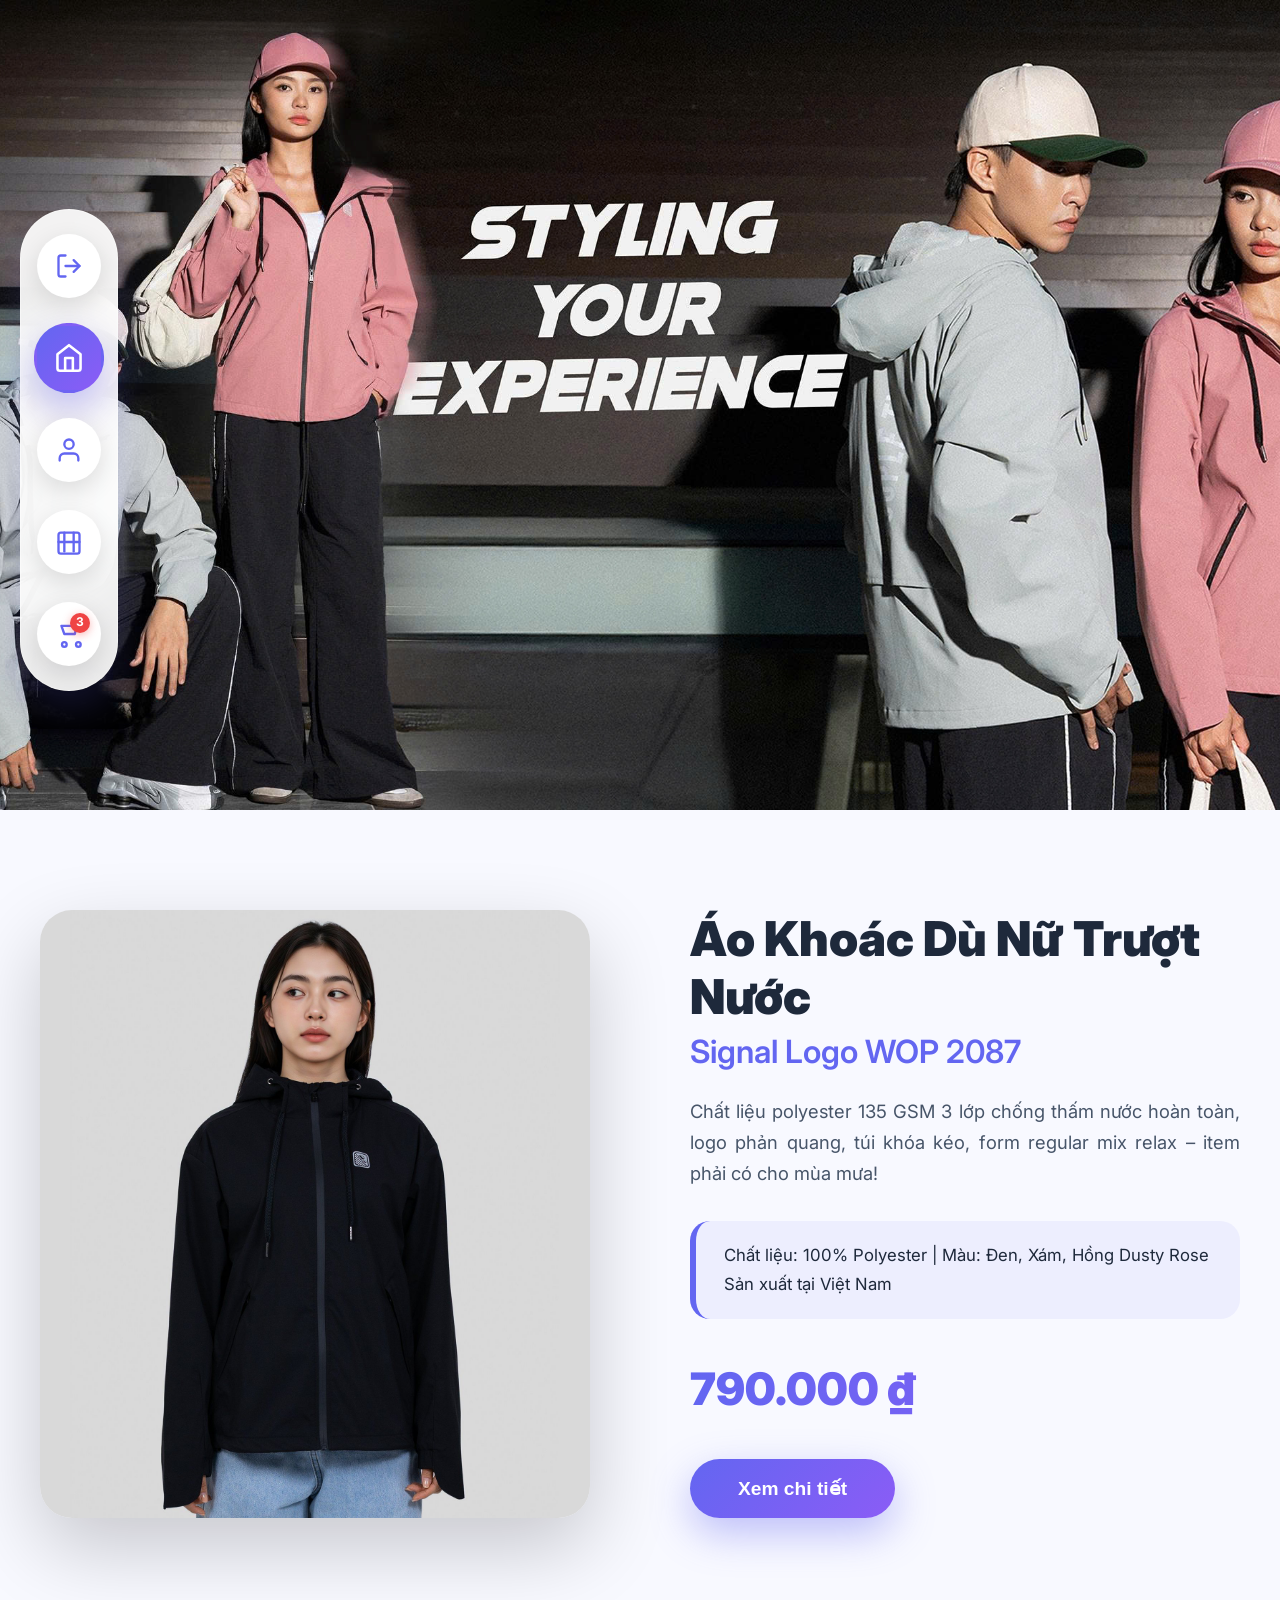
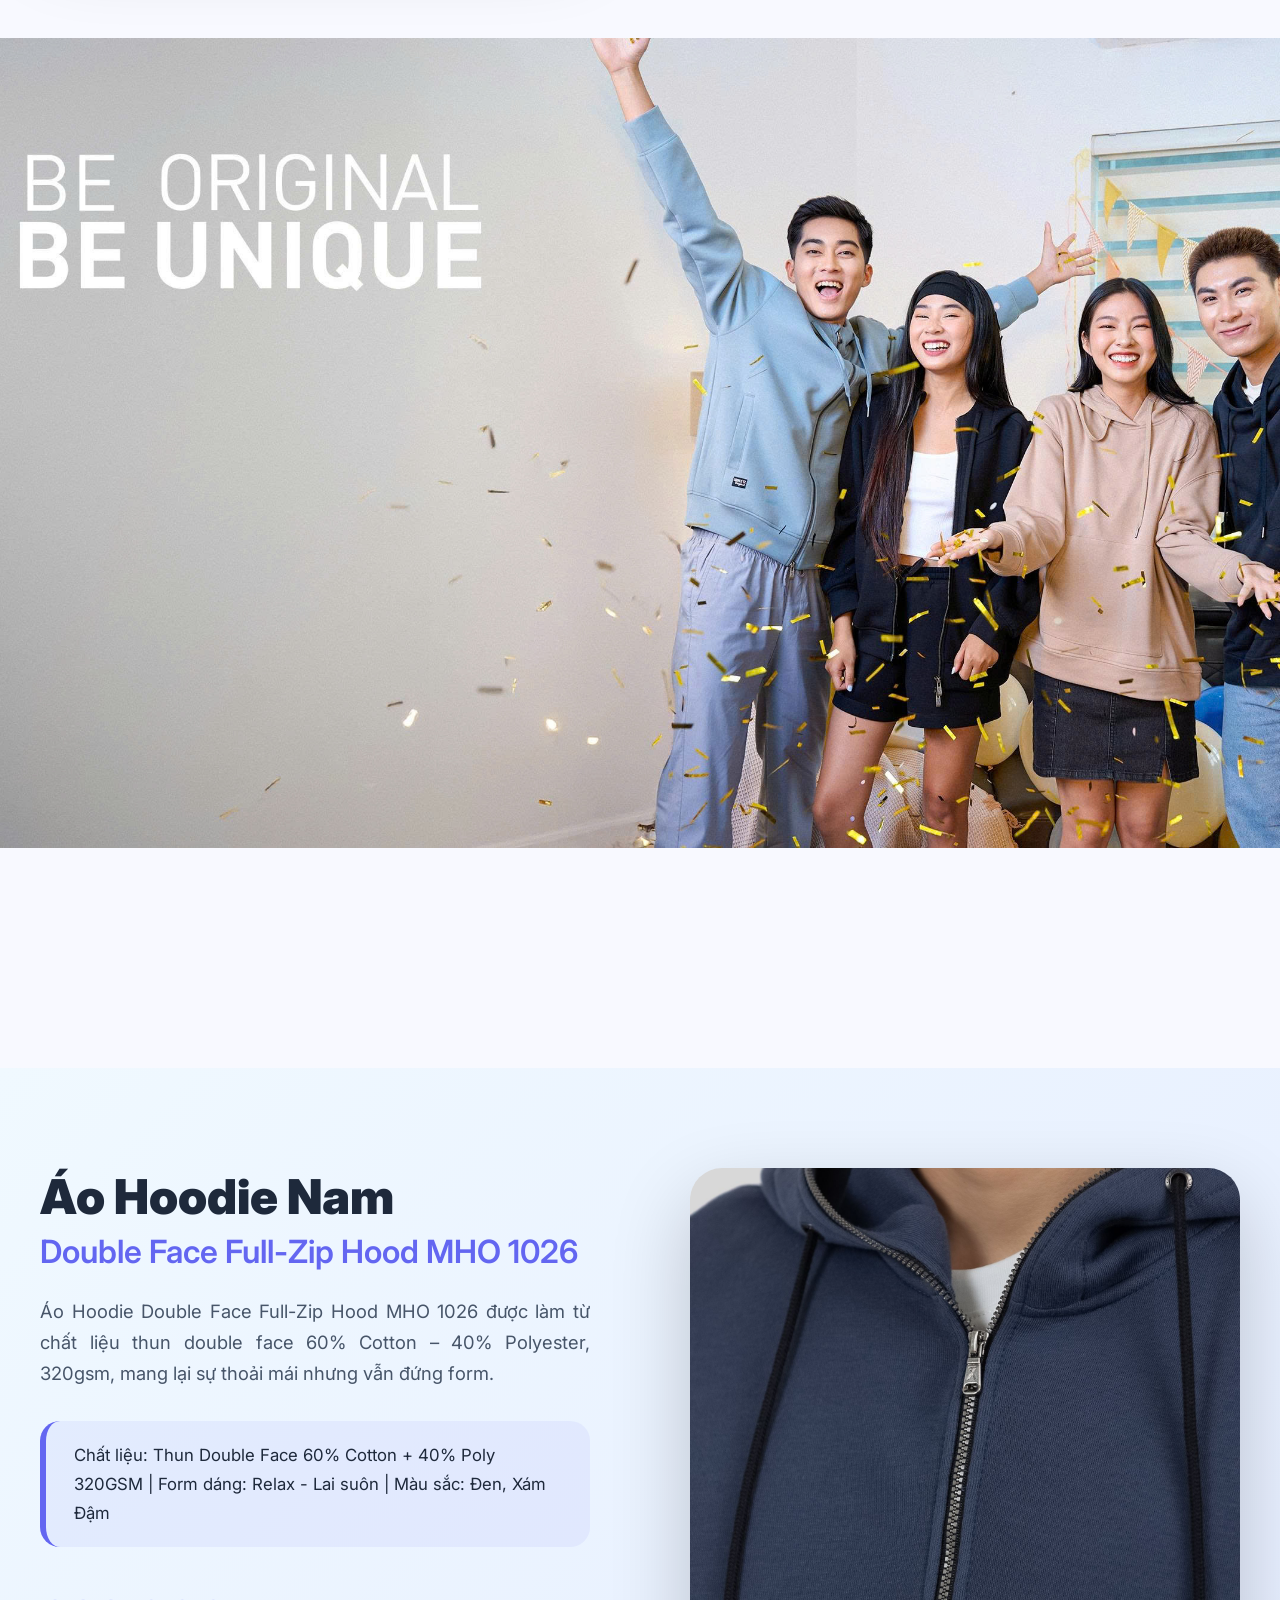
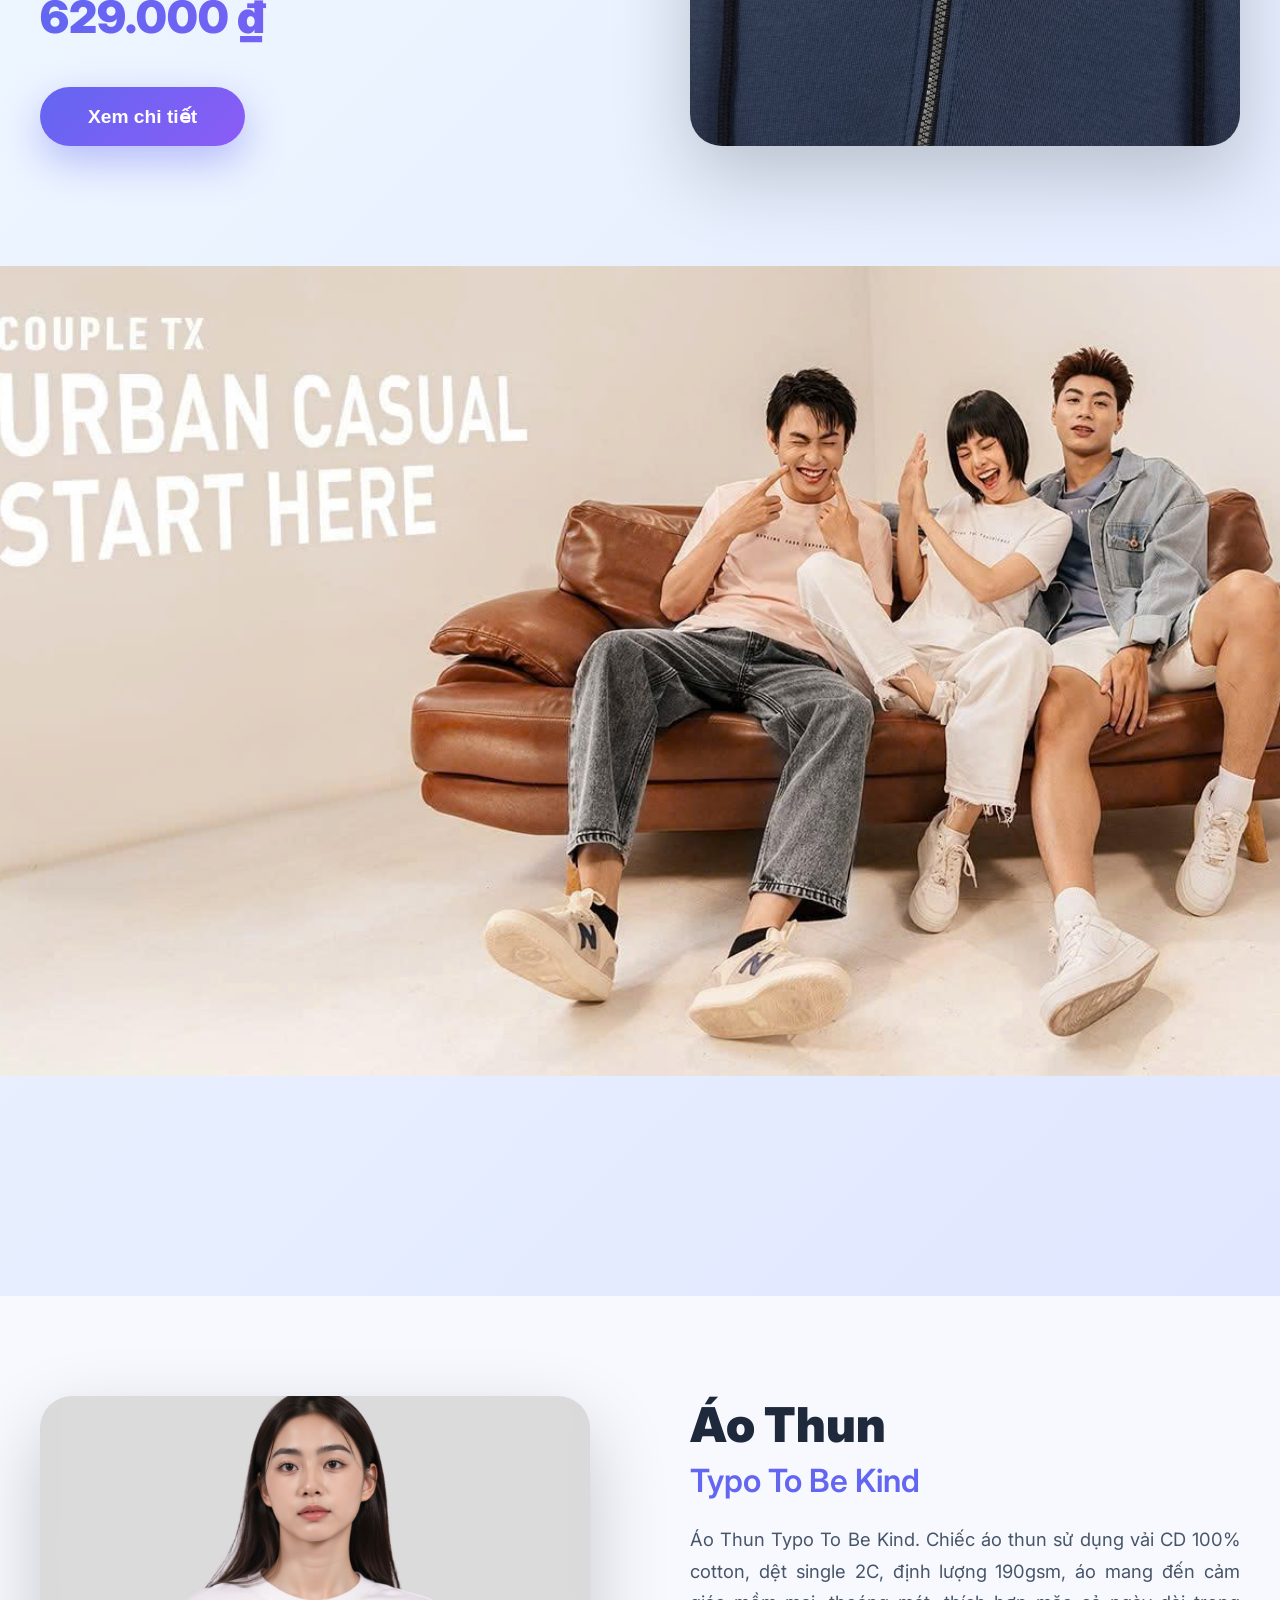
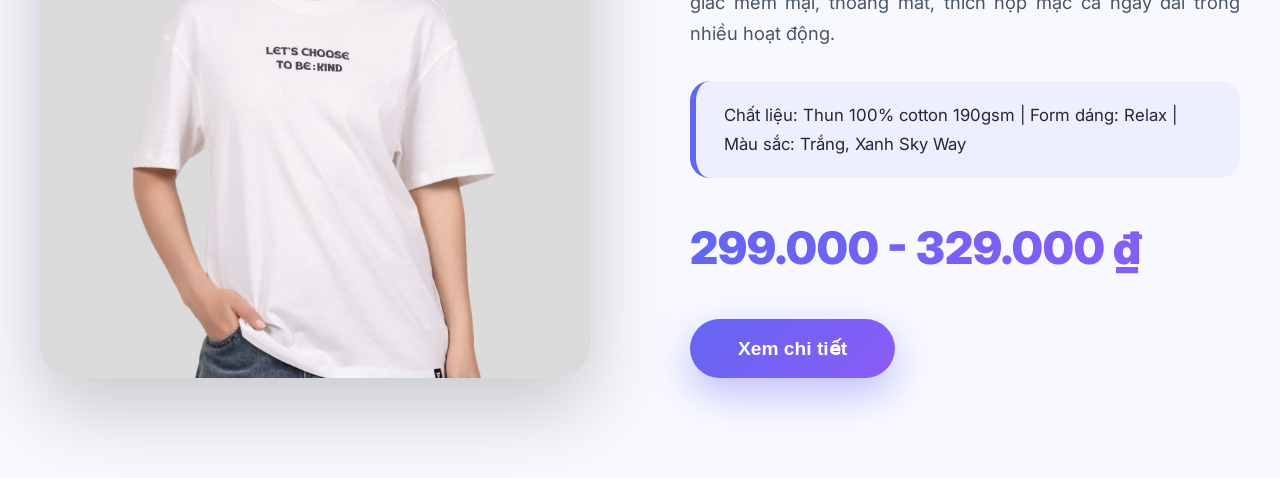
==== wwwroot/index.html @ 86ca8a5d "upd feat thanh menu cho customer" ====
<!DOCTYPE html>
<html lang="vi">
<head>
  <meta charset="UTF-8" />
  <meta name="viewport" content="width=device-width, initial-scale=1.0"/>
  <title>Shop Thời Trang Cao Cấp</title>
  <link href="https://fonts.googleapis.com/css2?family=Inter:wght@400;500;600;700;800;900&display=swap" rel="stylesheet">
  <link rel="stylesheet" href="./css/index.css" />
</head>
<body>

  <!-- Banner chính đầu trang -->
  <section class="hero-full">
    <img src="./Img/banner1.jpg" alt="Banner chính">
  </section>

  <!-- Sản phẩm 1 + Banner nhỏ xen kẽ -->
  <section class="highlight-section">
    <div class="product-highlight alt">
      <div class="product-image slider">
        <img src="./Img/AKNu1.jpg" alt="Ảnh 1" class="slide active">
        <img src="./Img/AKNu2.jpg" alt="Ảnh 2" class="slide">
        <img src="./Img/AKNu3.jpg" alt="Ảnh 3" class="slide">
      </div>
      <div class="product-info">
        <h2>Áo Khoác Dù Nữ Trượt Nước<br><span>Signal Logo WOP 2087</span></h2>
        <p class="desc">Chất liệu polyester 135 GSM 3 lớp chống thấm nước hoàn toàn, logo phản quang, túi khóa kéo, form regular mix relax – item phải có cho mùa mưa!</p>
        <div class="specs">
          <p>Chất liệu: 100% Polyester | Màu: Đen, Xám, Hồng Dusty Rose</p>
          <p>Sản xuất tại Việt Nam</p>
        </div>
        <div class="price">790.000 ₫</div>
        <button class="btn-view">Xem chi tiết</button>
      </div>
    </div>

    <!-- Banner xen kẽ 1 -->
    <div class="interlude-banner">
      <img src="./Img/banner2.jpg" alt="Banner khuyến mãi 1">
    </div>
  </section>

  <!-- Sản phẩm 2 (ngược chiều) -->
  <section class="highlight-section reverse-bg">
    <div class="product-highlight reverse">
      <div class="product-image slider">
        <img src="./Img/HoodieNam1.jpg" alt="Ảnh 1" class="slide active">
        <img src="./Img/HoodieNam2.jpg" alt="Ảnh 2" class="slide">
        <!-- <img src="https://via.placeholder.com/700x1000/4c1d95/ffffff?text=Ảnh+3+Oversize+Tee" alt="Ảnh 3" class="slide"> -->
      </div>
      <div class="product-info">
        <h2>Áo Hoodie Nam<br><span>Double Face Full-Zip Hood MHO 1026</span></h2>
        <p class="desc">Áo Hoodie Double Face Full-Zip Hood MHO 1026 được làm từ chất liệu thun double face 60% Cotton – 40% Polyester, 320gsm, mang lại sự thoải mái nhưng vẫn đứng form.</p>
        <div class="specs">
          <p>Chất liệu: Thun Double Face 60% Cotton + 40% Poly 320GSM | Form dáng: Relax - Lai suôn | Màu sắc: Đen, Xám Đậm</p>
        </div>
        <div class="price">629.000 ₫</div>
        <button class="btn-view">Xem chi tiết</button>
      </div>
    </div>

    <!-- Banner xen kẽ 2 -->
    <div class="interlude-banner">
      <img src="./Img/banner3.jpg" alt="Banner khuyến mãi 2">
    </div>
  </section>

  <!-- Sản phẩm 3 -->
  <section class="highlight-section">
    <div class="product-highlight alt">
      <div class="product-image slider">
        <img src="./Img/AoThun1.jpg" alt="Ảnh 1" class="slide active">
        <img src="./Img/AoThun2.jpg" alt="Ảnh 2" class="slide">
        <!-- <img src="https://via.placeholder.com/700x1000/0e7490/ffffff?text=Ảnh+3+Jogger+Pro" alt="Ảnh 3" class="slide"> -->
      </div>
      <div class="product-info">
        <h2>Áo Thun<br><span>Typo To Be Kind</span></h2>
        <p class="desc">Áo Thun Typo To Be Kind. Chiếc áo thun sử dụng vải CD 100% cotton, dệt single 2C, định lượng 190gsm, áo mang đến cảm giác mềm mại, thoáng mát, thích hợp mặc cả ngày dài trong nhiều hoạt động.</p>
        <div class="specs">
          <p>Chất liệu: Thun 100% cotton 190gsm | Form dáng: Relax | Màu sắc: Trắng, Xanh Sky Way</p>
        </div>
        <div class="price">299.000 - 329.000 ₫</div>
        <button class="btn-view">Xem chi tiết</button>
      </div>
    </div>
  </section>

  <script>
    // Tự động trượt ảnh mỗi 1 giây khi hover (hoặc luôn chạy)
    document.querySelectorAll('.slider').forEach(slider => {
      const slides = slider.querySelectorAll('.slide');
      let current = 0;

      const startSlide = () => {
        setInterval(() => {
          slides[current].classList.remove('active');
          current = (current + 1) % slides.length;
          slides[current].classList.add('active');
        }, 1000); // 1 giây đổi 1 ảnh
      };

      // Bắt đầu trượt khi hover vào
      slider.parentElement.addEventListener('mouseenter', () => {
        if (!slider.interval) {
          slider.interval = setInterval(() => {
            slides[current].classList.remove('active');
            current = (current + 1) % slides.length;
            slides[current].classList.add('active');
          }, 1000);
        }
      });

      // Dừng và quay về ảnh đầu khi rời chuột
      slider.parentElement.addEventListener('mouseleave', () => {
        clearInterval(slider.interval);
        slider.interval = null;
        slides.forEach((s, i) => s.classList.toggle('active', i === 0));
        current = 0;
      });
    });
  </script>
 <!-- Thanh menu dọc bên trái 5 nút -->
<div class="floating-sidebar">
  <!-- 1. Đăng xuất -->
  <a href="LogReg.html" class="sidebar-btn" data-tooltip="Đăng xuất">
    <svg viewBox="0 0 24 24" fill="none" stroke="currentColor" stroke-width="2" stroke-linecap="round" stroke-linejoin="round">
      <path d="M9 21H5a2 2 0 0 1-2-2V5a2 2 0 0 1 2-2h4"/>
      <polyline points="16 17 21 12 16 7"/>
      <line x1="21" y1="12" x2="9" y2="12"/>
    </svg>
  </a>

  <!-- 2. Trang chủ -->
  <a href="index.html" class="sidebar-btn" data-tooltip="Trang chủ">
    <svg viewBox="0 0 24 24" fill="none" stroke="currentColor" stroke-width="2" stroke-linecap="round" stroke-linejoin="round">
      <path d="M3 9l9-7 9 7v11a2 2 0 0 1-2 2H5a2 2 0 0 1-2-2z"/>
      <polyline points="9 22 9 12 15 12 15 22"/>
    </svg>
  </a>

  <!-- 3. Tài khoản -->
  <a href="Information.html" class="sidebar-btn" data-tooltip="Tài khoản">
    <svg viewBox="0 0 24 24" fill="none" stroke="currentColor" stroke-width="2" stroke-linecap="round" stroke-linejoin="round">
      <path d="M20 21v-2a4 4 0 0 0-4-4H8a4 4 0 0 0-4 4v2"/>
      <circle cx="12" cy="7" r="4"/>
    </svg>
  </a>

  <!-- 4. Sản phẩm -->
  <a href="Product.html" class="sidebar-btn" data-tooltip="Sản phẩm">
    <svg viewBox="0 0 24 24" fill="none" stroke="currentColor" stroke-width="2" stroke-linecap="round" stroke-linejoin="round">
      <rect x="3" y="4" width="18" height="18" rx="2" ry="2"/>
      <line x1="8" y1="4" x2="8" y2="20"/>
      <line x1="16" y1="4" x2="16" y2="20"/>
      <line x1="3" y1="12" x2="21" y2="12"/>
    </svg>
  </a>

  <!-- 5. Giỏ hàng + Badge số lượng (tùy chọn thêm sau) -->
  <a href="Cart.html" class="sidebar-btn" data-tooltip="Giỏ hàng">
    <svg viewBox="0 0 24 24" fill="none" stroke="currentColor" stroke-width="2" stroke-linecap="round" stroke-linejoin="round">
      <circle cx="8" cy="21" r="2"/>
      <circle cx="20" cy="21" r="2"/>
      <path d="M5.5 5h13l-1.5 7H8l-2.5-7z"/>
    </svg>
    <!-- Badge số lượng (sẽ thêm JS sau nếu cần) -->
    <span class="cart-badge">3</span>
  </a>
</div>

<!-- JS cho menu bên trái -->
<script>
  document.addEventListener("DOMContentLoaded", function () {
    const currentPage = window.location.pathname.split("/").pop() || "index.html";

    document.querySelectorAll('.floating-sidebar a').forEach(link => {
      const href = link.getAttribute("href");
      if (href === currentPage || (currentPage === "" && href === "index.html")) {
        link.classList.add("active");
      }
    });
  });
</script>
</body>
</html>
---- wwwroot/css/index.css ----
* { margin:0; padding:0; box-sizing:border-box; }
body {
  font-family: 'Inter', sans-serif;
  background: #f8f9ff;
  color: #1e293b;
  line-height: 1.7;
}

/* Banner chính */
.hero-full {
  height: 90vh;
  min-height: 600px;
  overflow: hidden;
}
.hero-full img {
  width: 100%;
  height: 100%;
  object-fit: cover;
}

/* Section xen kẽ */
.highlight-section {
  padding: 100px 0;
}
.reverse-bg { background: linear-gradient(135deg, #f0f9ff 0%, #e0e7ff 100%); }

/* Banner nhỏ xen kẽ */
.interlude-banner {
  height: 90vh;           
  min-height: 600px;      
  margin: 120px 0;        
  overflow: hidden;
  position: relative;
}
.interlude-banner img {
  width: 100%;
  height: 100%;
  object-fit: cover;
  transition: transform 0.6s ease;
}
.interlude-banner:hover img {
  transform: scale(1.05); /* Hiệu ứng zoom nhẹ khi hover (tùy chọn, rất đẹp) */
}

/* Slider ảnh sản phẩm */
.slider {
  position: relative;
  border-radius: 32px;
  overflow: hidden;
  box-shadow: 0 30px 80px rgba(0,0,0,0.2);
}
.slider img {
  position: absolute;
  top: 0; left: 0;
  width: 100%;
  height: 100%;
  object-fit: cover;
  opacity: 0;
  transition: opacity 0.8s ease;
}
.slider img.active {
  opacity: 1;
}

/* Sản phẩm nổi bật */
.product-highlight {
  display: grid;
  grid-template-columns: 1fr 1fr;
  gap: 100px;
  align-items: center;
  max-width: 1400px;
  margin: 0 auto;
  padding: 0 40px;
}
.product-highlight.reverse { direction: rtl; }
.product-highlight.reverse > * { direction: ltr; }

.product-info h2 {
  font-size: 3rem;
  font-weight: 900;
  line-height: 1.2;
  margin-bottom: 16px;
}
.product-info h2 span {
  font-size: 2rem;
  color: #6366f1;
  font-weight: 600;
  display: block;
  margin-top: 8px;
}
.desc {
  font-size: 1.15rem;
  color: #475569;
  margin: 24px 0 32px;
  text-align: justify;
}
.specs {
  background: rgba(99,102,241,0.08);
  padding: 20px 28px;
  border-radius: 20px;
  border-left: 6px solid #6366f1;
  margin-bottom: 32px;
  font-size: 1.05rem;
}
.price {
  font-size: 2.8rem;
  font-weight: 900;
  background: linear-gradient(90deg, #6366f1, #8b5cf6);
  -webkit-background-clip: text;
  -webkit-text-fill-color: transparent;
  margin-bottom: 32px;
}
.btn-view {
  padding: 18px 48px; /* ĐÃ SỬA LỖI Ở ĐÂY */
  background: linear-gradient(135deg, #6366f1, #8b5cf6);
  color: white;
  border: none;
  border-radius: 50px;
  font-size: 1.2rem;
  font-weight: 700;
  cursor: pointer;
  box-shadow: 0 15px 40px rgba(99,102,241,0.4);
  transition: all 0.4s;
}
.btn-view:hover {
  transform: translateY(-6px);
  box-shadow: 0 25px 50px rgba(99,102,241,0.5);
}

/* Slider ảnh sản phẩm */
.product-image.slider {
  position: relative;
  width: 100%;
  height: 100%;
  border-radius: 32px;
  overflow: hidden;
  box-shadow: 0 30px 80px rgba(0,0,0,0.2);
}

.product-image.slider img {
  position: absolute;
  top: 0;
  left: 0;
  width: 100%;
  height: 100%;
  object-fit: cover;
  opacity: 0;
  transition: opacity 0.8s ease;
}

.product-image.slider img.active {
  opacity: 1;
}

/* Đảm bảo ảnh đầu tiên luôn hiện khi load trang */
.product-image.slider img:first-child {
  opacity: 1;
}

/* Thanh menu trang bên trái gồm 5 nút */
.floating-sidebar {
  position: fixed;
  left: 20px;
  top: 50%;
  transform: translateY(-50%);
  background: rgba(255, 255, 255, 0.92);
  backdrop-filter: blur(20px);
  -webkit-backdrop-filter: blur(20px);
  padding: 24px 16px;
  border-radius: 50px;
  box-shadow: 0 20px 40px rgba(99,102,241,0.18);
  border: 1px solid rgba(255,255,255,0.4);
  z-index: 9999;
  display: flex;
  flex-direction: column;
  gap: 28px;
  transition: all 0.4s ease;
}

.floating-sidebar::before {
  content: '';
  position: absolute;
  inset: 12px;
  background: linear-gradient(135deg, #6366f1, #8b5cf6, #ec4899);
  border-radius: 40px;
  z-index: -1;
  opacity: 0;
  transition: opacity 0.4s;
}

.floating-sidebar:hover::before {
  opacity: 0.15;
}

.sidebar-btn {
  width: 64px;
  height: 64px;
  border-radius: 50%;
  background: white;
  display: flex;
  align-items: center;
  justify-content: center;
  box-shadow: 0 8px 25px rgba(0,0,0,0.12);
  transition: all 0.4s cubic-bezier(0.175, 0.885, 0.32, 1.275);
  position: relative;
  border: 3px solid transparent;
}

.sidebar-btn svg {
  width: 28px;
  height: 28px;
  fill: none;
  stroke: #6366f1;
  stroke-width: 2;
  stroke-linecap: round;
  stroke-linejoin: round;
  transition: all 0.3s;
}

.sidebar-btn:hover {
  transform: translateY(-8px) scale(1.15);
  box-shadow: 0 20px 40px rgba(99,102,241,0.3);
  border-color: #6366f1;
}

.sidebar-btn:hover svg {
  stroke: #4f46e5;
  transform: scale(1.1);
}

.sidebar-btn.active {
  background: linear-gradient(135deg, #6366f1, #8b5cf6);
  transform: scale(1.1);
  box-shadow: 0 15px 35px rgba(99,102,241,0.4);
}

.sidebar-btn.active svg {
  stroke: white;
}

/* Tooltip */
.sidebar-btn::before {
  content: attr(data-tooltip);
  position: absolute;
  left: 80px;
  top: 50%;
  transform: translateY(-50%);
  background: #1e293b;
  color: white;
  padding: 8px 14px;
  border-radius: 12px;
  font-size: 14px;
  font-weight: 600;
  white-space: nowrap;
  opacity: 0;
  visibility: hidden;
  transition: all 0.3s;
  pointer-events: none;
  z-index: 10;
}

.sidebar-btn::after {
  content: '';
  position: absolute;
  left: 70px;
  top: 50%;
  transform: translateY(-50%);
  border: 8px solid transparent;
  border-right-color: #1e293b;
  opacity: 0;
  transition: all 0.3s;
}

.sidebar-btn:hover::before,
.sidebar-btn:hover::after {
  opacity: 1;
  visibility: visible;
  left: 76px;
}

.cart-badge {
  position: absolute;
  top: 8px;
  right: 8px;
  background: #ef4444;
  color: white;
  font-size: 12px;
  font-weight: 700;
  width: 20px;
  height: 20px;
  border-radius: 50%;
  display: flex;
  align-items: center;
  justify-content: center;
  box-shadow: 0 2px 8px rgba(239,68,68,0.4);
  z-index: 10;
  pointer-events: none;
}

/* Khi đang ở trang hiện tại thì thêm class active */
.sidebar-btn.active .cart-badge {
  background: white;
  color: #6366f1;
}

/* Responsive */
@media (max-width: 992px) {
  .product-highlight { grid-template-columns: 1fr; gap: 50px; padding: 0 20px; }
  .hero-full, .interlude-banner { height: 50vh; }
}
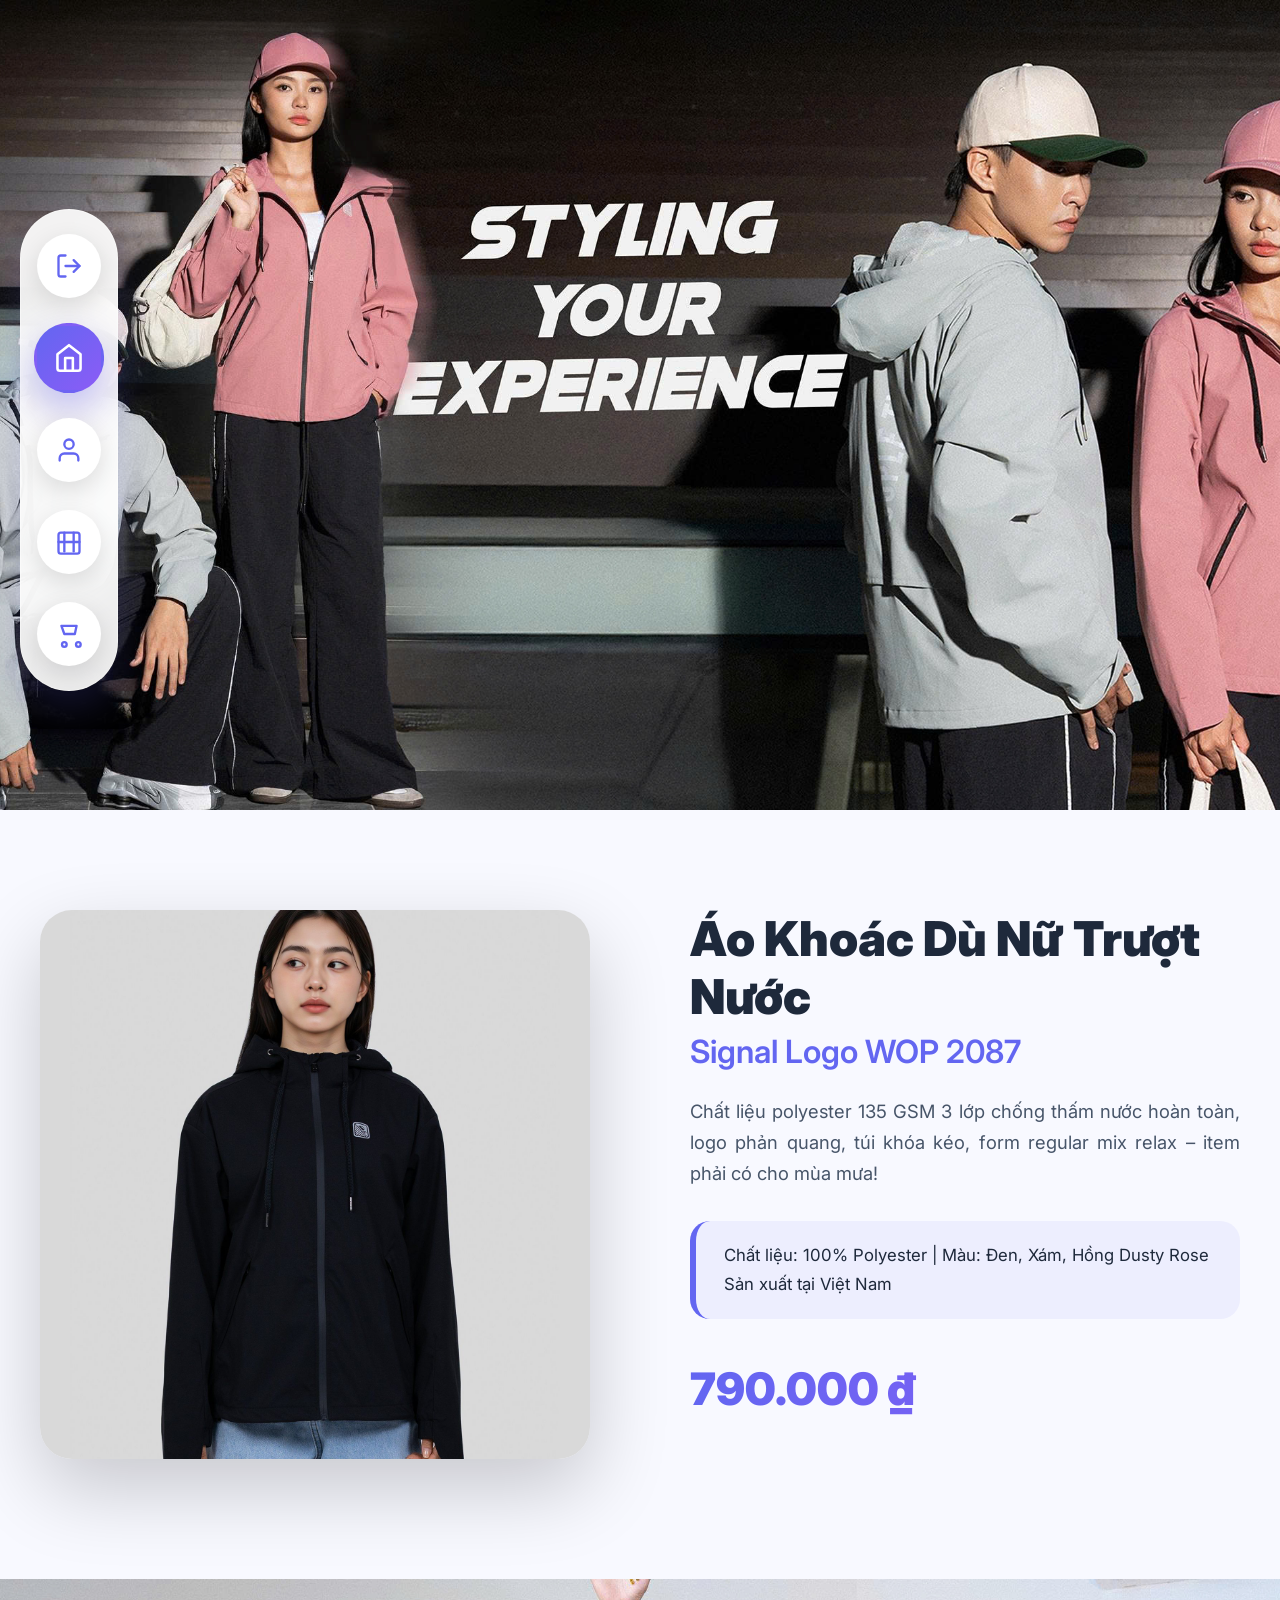
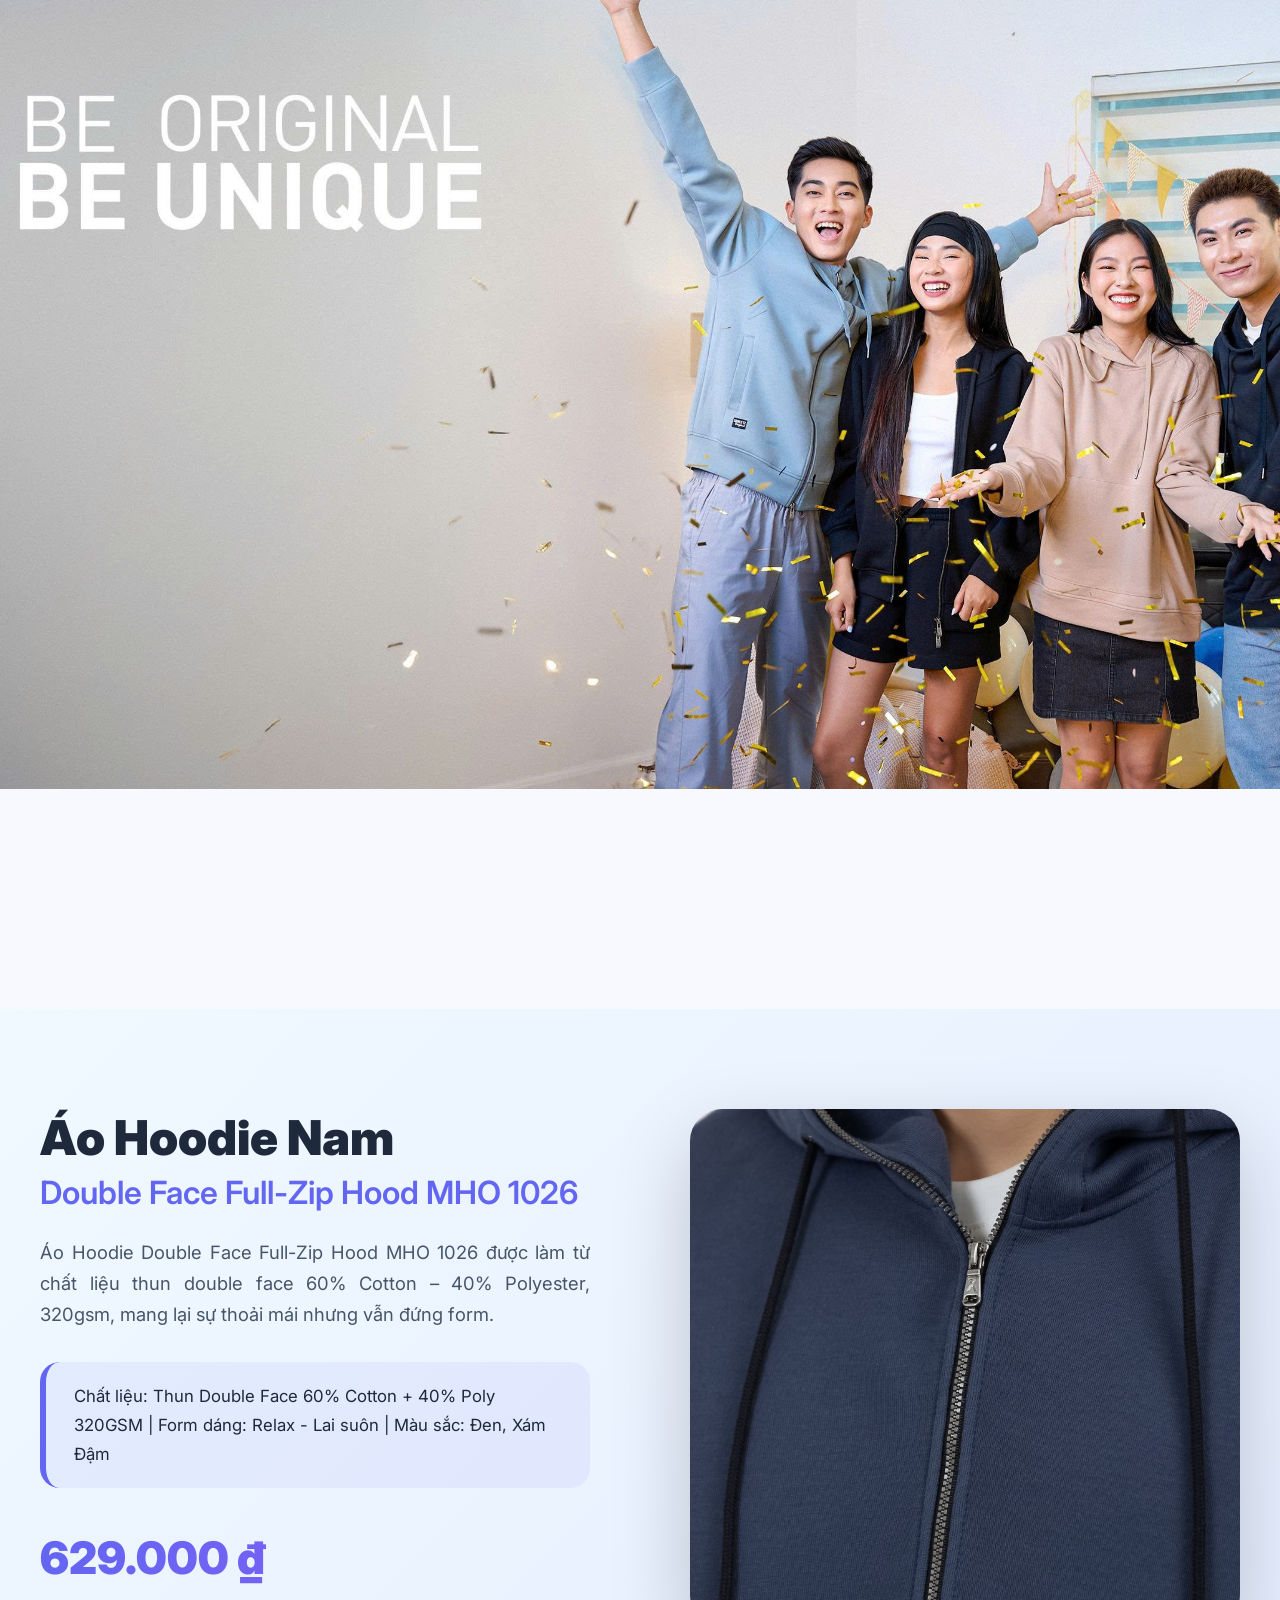
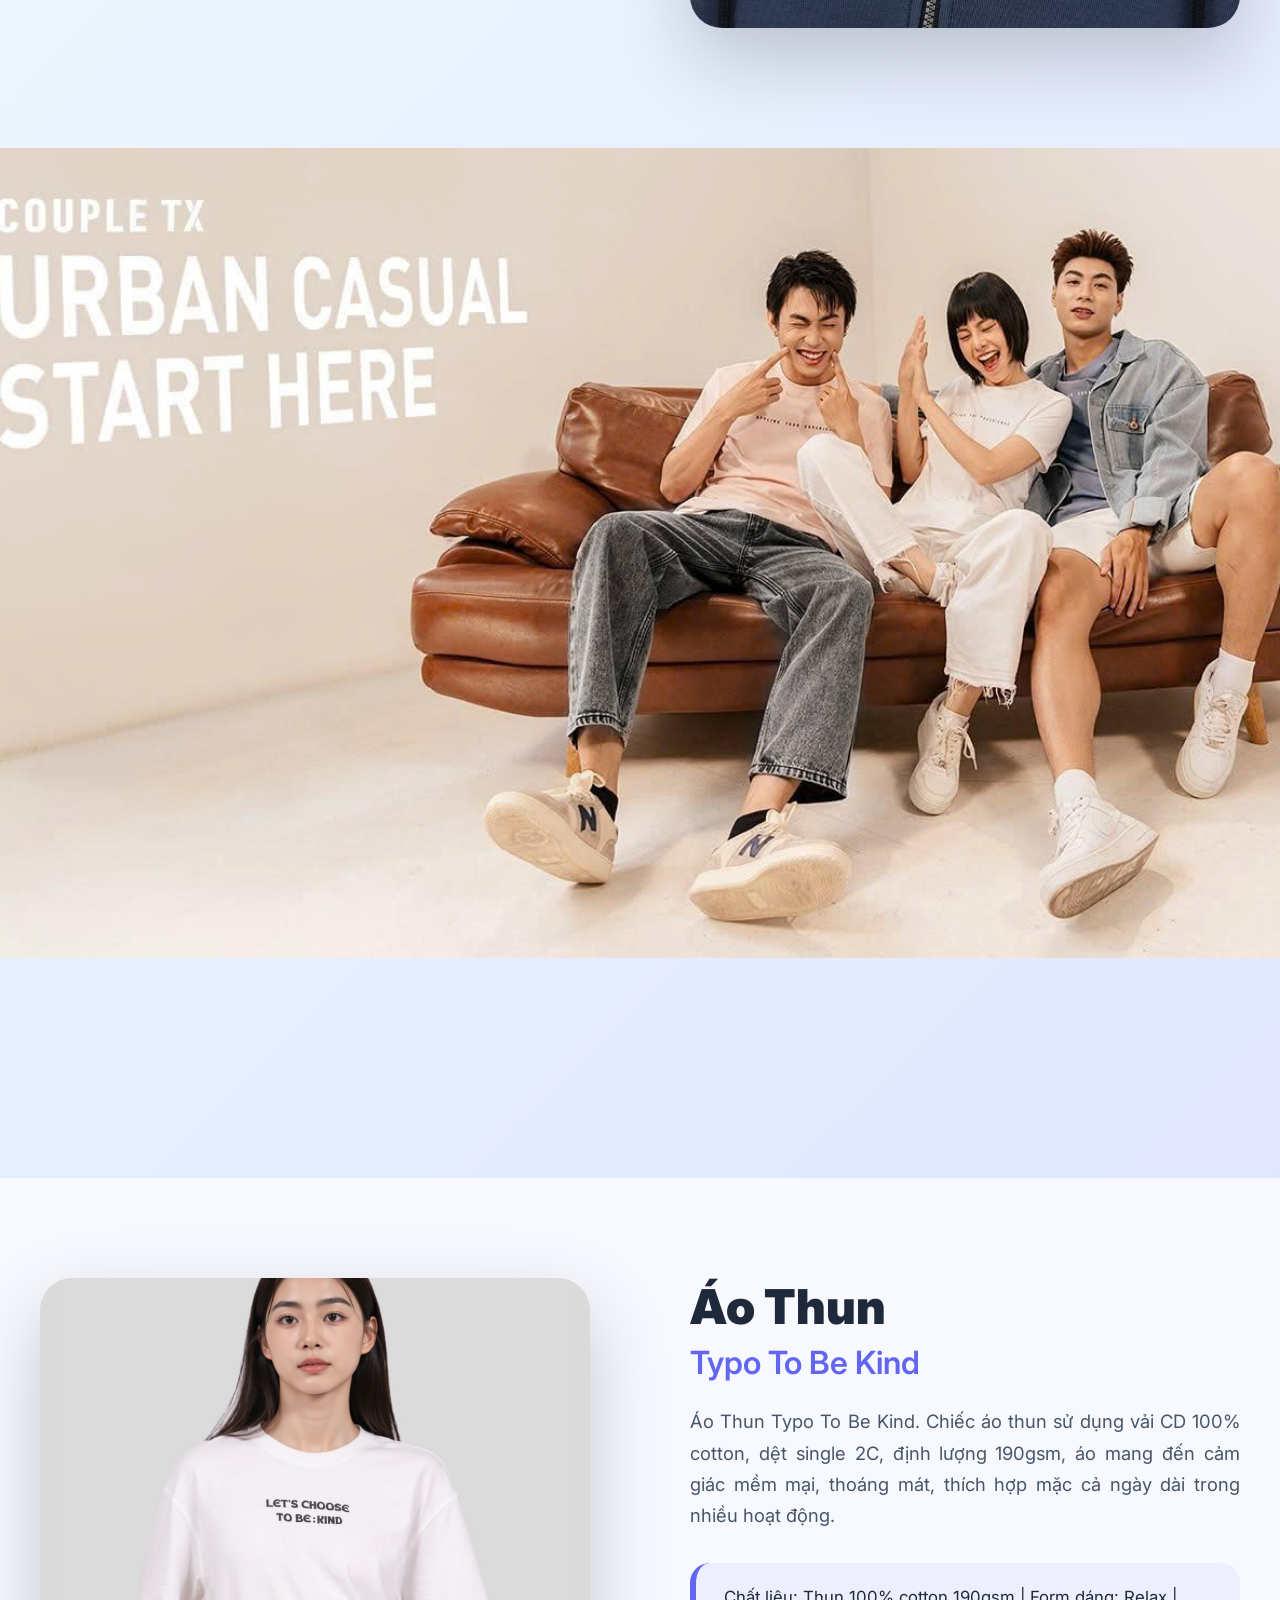
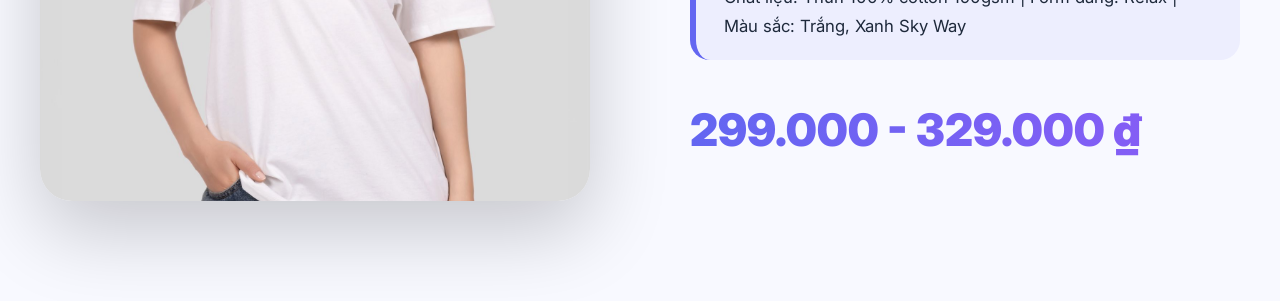
==== commit a0f4ed65: "Customer có cart riêng (trên localsto); Sửa xem chi tiết mô tả sản phẩm của Product, ProductManager " ====
--- a/wwwroot/index.html
+++ b/wwwroot/index.html
@@ -30,7 +30,6 @@
           <p>Sản xuất tại Việt Nam</p>
         </div>
         <div class="price">790.000 ₫</div>
-        <button class="btn-view">Xem chi tiết</button>
       </div>
     </div>
 
@@ -55,7 +54,6 @@
           <p>Chất liệu: Thun Double Face 60% Cotton + 40% Poly 320GSM | Form dáng: Relax - Lai suôn | Màu sắc: Đen, Xám Đậm</p>
         </div>
         <div class="price">629.000 ₫</div>
-        <button class="btn-view">Xem chi tiết</button>
       </div>
     </div>
 
@@ -80,7 +78,6 @@
           <p>Chất liệu: Thun 100% cotton 190gsm | Form dáng: Relax | Màu sắc: Trắng, Xanh Sky Way</p>
         </div>
         <div class="price">299.000 - 329.000 ₫</div>
-        <button class="btn-view">Xem chi tiết</button>
       </div>
     </div>
   </section>
@@ -119,7 +116,7 @@
       });
     });
   </script>
- <!-- Thanh menu dọc bên trái 5 nút -->
+  <!-- Thanh menu dọc bên trái 5 nút -->
 <div class="floating-sidebar">
   <!-- 1. Đăng xuất -->
   <a href="LogReg.html" class="sidebar-btn" data-tooltip="Đăng xuất">
@@ -156,30 +153,66 @@
     </svg>
   </a>
 
-  <!-- 5. Giỏ hàng + Badge số lượng (tùy chọn thêm sau) -->
+  <!-- 5. Giỏ hàng + Badge số lượng -->
   <a href="Cart.html" class="sidebar-btn" data-tooltip="Giỏ hàng">
     <svg viewBox="0 0 24 24" fill="none" stroke="currentColor" stroke-width="2" stroke-linecap="round" stroke-linejoin="round">
       <circle cx="8" cy="21" r="2"/>
       <circle cx="20" cy="21" r="2"/>
       <path d="M5.5 5h13l-1.5 7H8l-2.5-7z"/>
     </svg>
-    <!-- Badge số lượng (sẽ thêm JS sau nếu cần) -->
+    <!-- Badge số lượng -->
     <span class="cart-badge">3</span>
   </a>
 </div>
 
 <!-- JS cho menu bên trái -->
 <script>
-  document.addEventListener("DOMContentLoaded", function () {
-    const currentPage = window.location.pathname.split("/").pop() || "index.html";
-
-    document.querySelectorAll('.floating-sidebar a').forEach(link => {
-      const href = link.getAttribute("href");
-      if (href === currentPage || (currentPage === "" && href === "index.html")) {
-        link.classList.add("active");
+// ==================== CHỨC NĂNG ĐĂNG XUẤT ====================
+document.addEventListener("DOMContentLoaded", function () {
+  const logoutBtn = document.querySelector('.floating-sidebar a[href="LogReg.html"]');
+  
+  if (logoutBtn) {
+    logoutBtn.addEventListener("click", function (e) {
+      e.preventDefault();
+
+      if (confirm("Bạn có chắc muốn đăng xuất không?")) {
+        // === LẤY USER TRƯỚC KHI XÓA ===
+        const userData = localStorage.getItem('currentUser');
+        const user = userData ? JSON.parse(userData) : {};
+
+        //XÓA TOKEN + USER
+        localStorage.removeItem('token');
+        localStorage.removeItem('currentUser');
+        localStorage.removeItem('cart'); // giỏ tạm
+
+        alert("Đăng xuất thành công! Hẹn gặp lại bạn!");
+        window.location.href = "LogReg.html";
       }
     });
+  }
+
+  // === ACTIVE NÚT HIỆN TẠI + BADGE ===
+  const currentPage = window.location.pathname.split("/").pop() || "index.html";
+  document.querySelectorAll('.floating-sidebar a').forEach(link => {
+    if (link.getAttribute("href") === currentPage || (currentPage === "" && link.getAttribute("href") === "index.html")) {
+      link.classList.add("active");
+    }
   });
+
+  // Cập nhật badge giỏ hàng
+  const badge = document.querySelector('.cart-badge');
+  if (badge) {
+    const user = JSON.parse(localStorage.getItem('currentUser') || '{}');
+    if (user.userID) {
+      const userCart = JSON.parse(localStorage.getItem(`cart_${user.userID}`) || '[]');
+      const totalQty = userCart.reduce((sum, item) => sum + item.quantity, 0);
+      badge.textContent = totalQty;
+      badge.style.display = totalQty > 0 ? 'flex' : 'none';
+    } else {
+      badge.style.display = 'none';
+    }
+  }
+});
 </script>
 </body>
 </html>
--- a/wwwroot/css/index.css
+++ b/wwwroot/css/index.css
@@ -109,22 +109,6 @@
   -webkit-background-clip: text;
   -webkit-text-fill-color: transparent;
   margin-bottom: 32px;
-}
-.btn-view {
-  padding: 18px 48px; /* ĐÃ SỬA LỖI Ở ĐÂY */
-  background: linear-gradient(135deg, #6366f1, #8b5cf6);
-  color: white;
-  border: none;
-  border-radius: 50px;
-  font-size: 1.2rem;
-  font-weight: 700;
-  cursor: pointer;
-  box-shadow: 0 15px 40px rgba(99,102,241,0.4);
-  transition: all 0.4s;
-}
-.btn-view:hover {
-  transform: translateY(-6px);
-  box-shadow: 0 25px 50px rgba(99,102,241,0.5);
 }
 
 /* Slider ảnh sản phẩm */
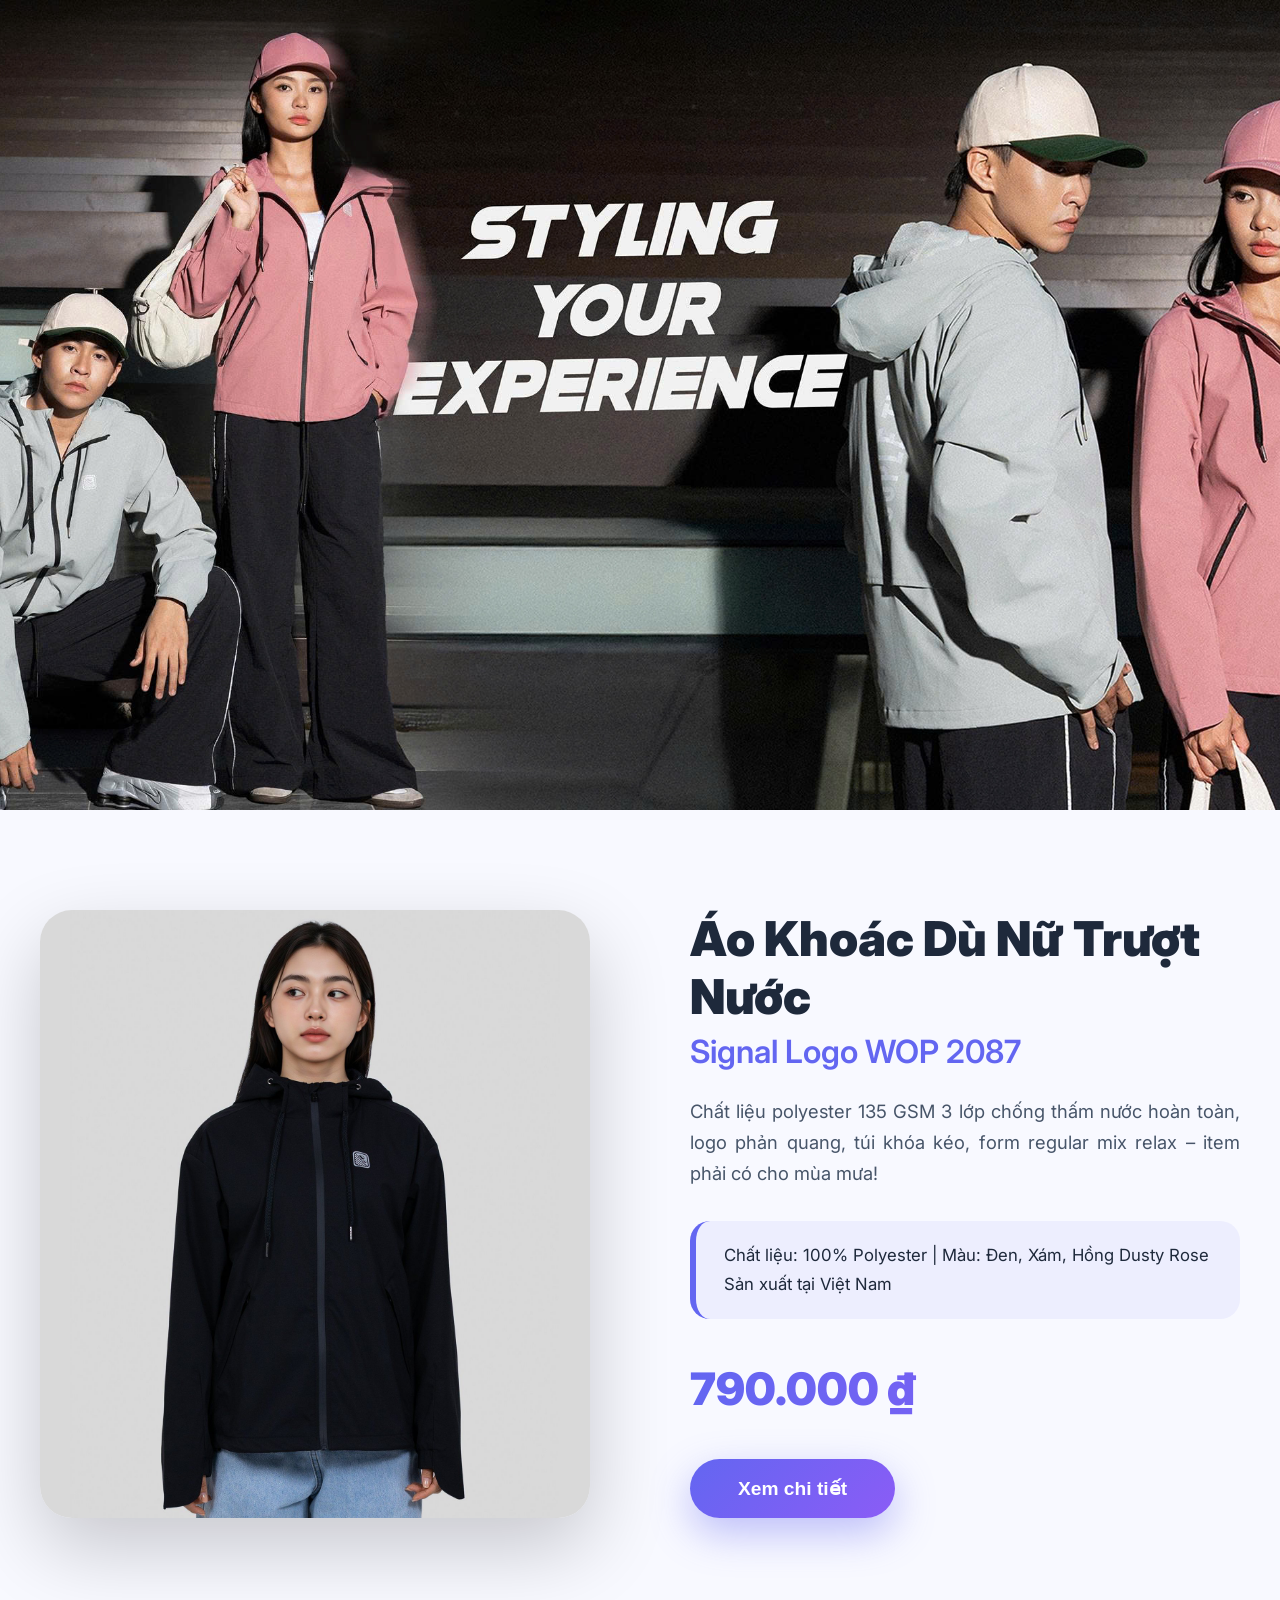
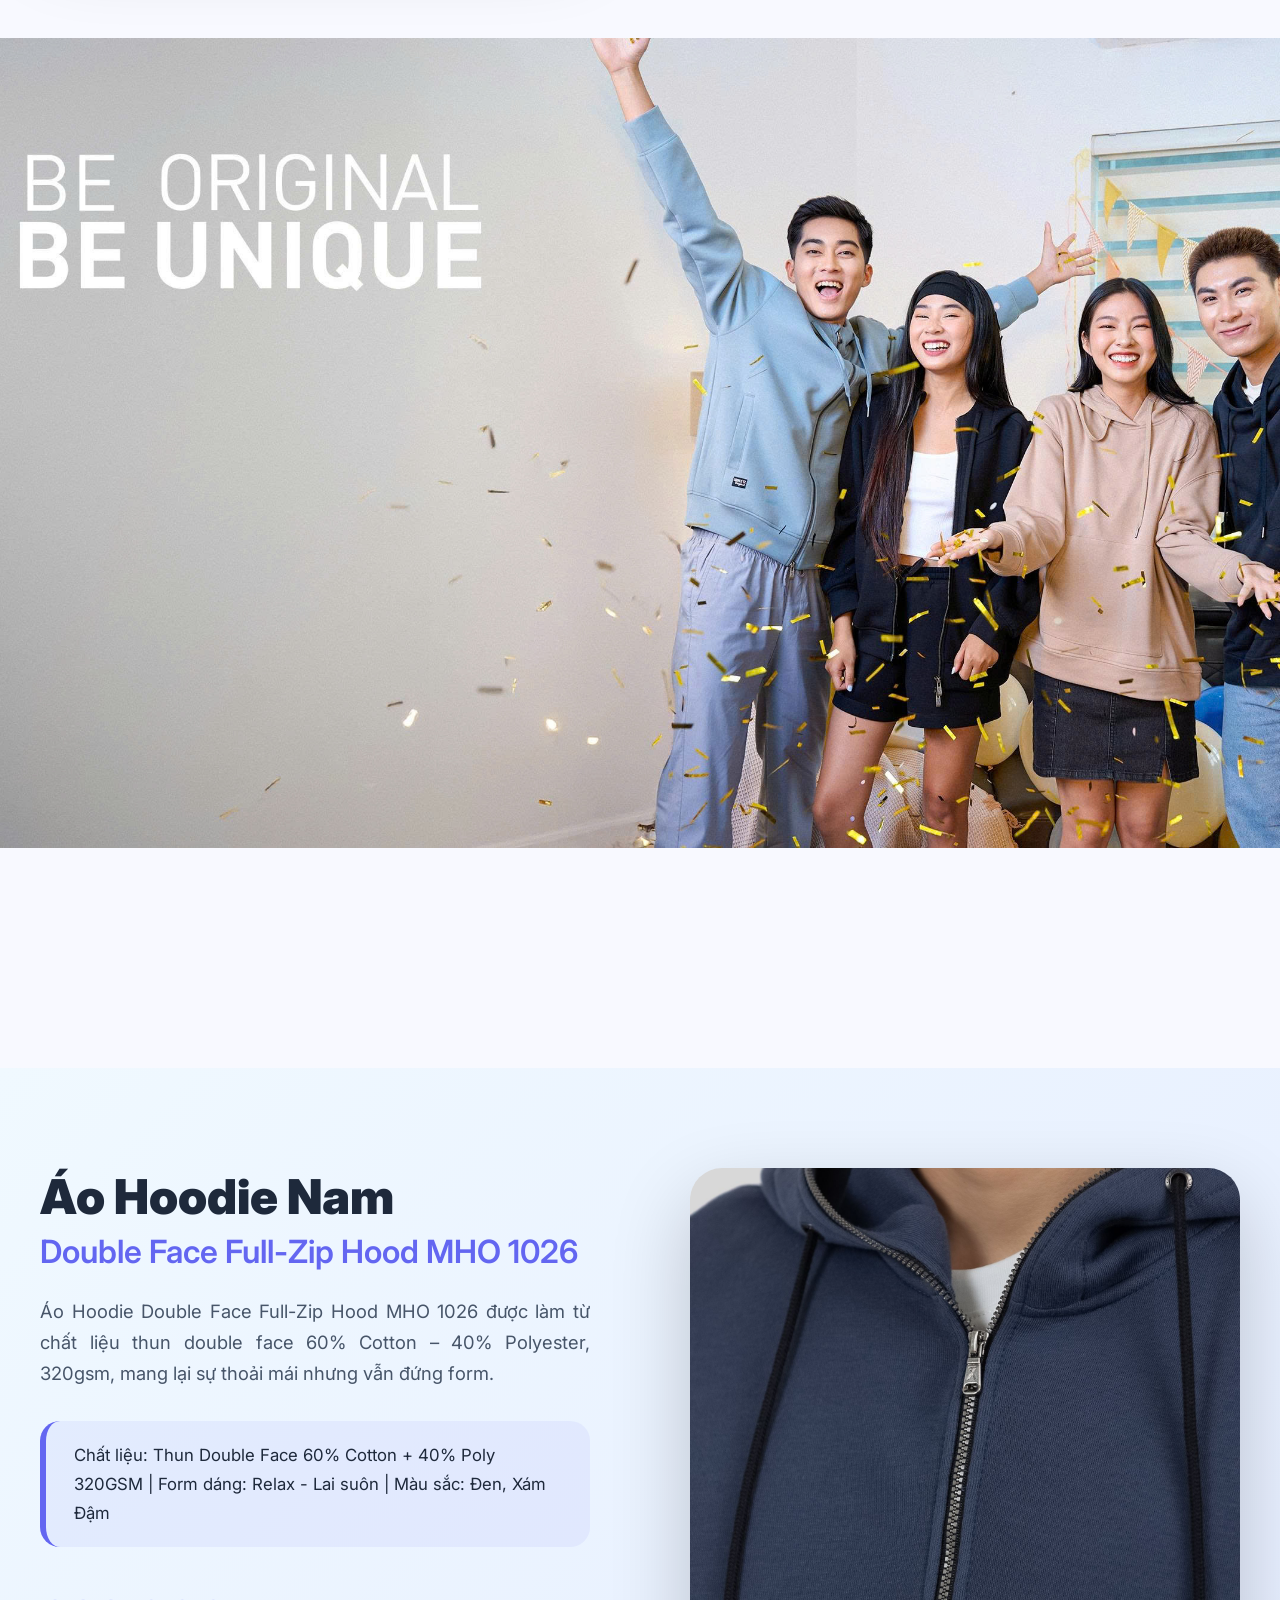
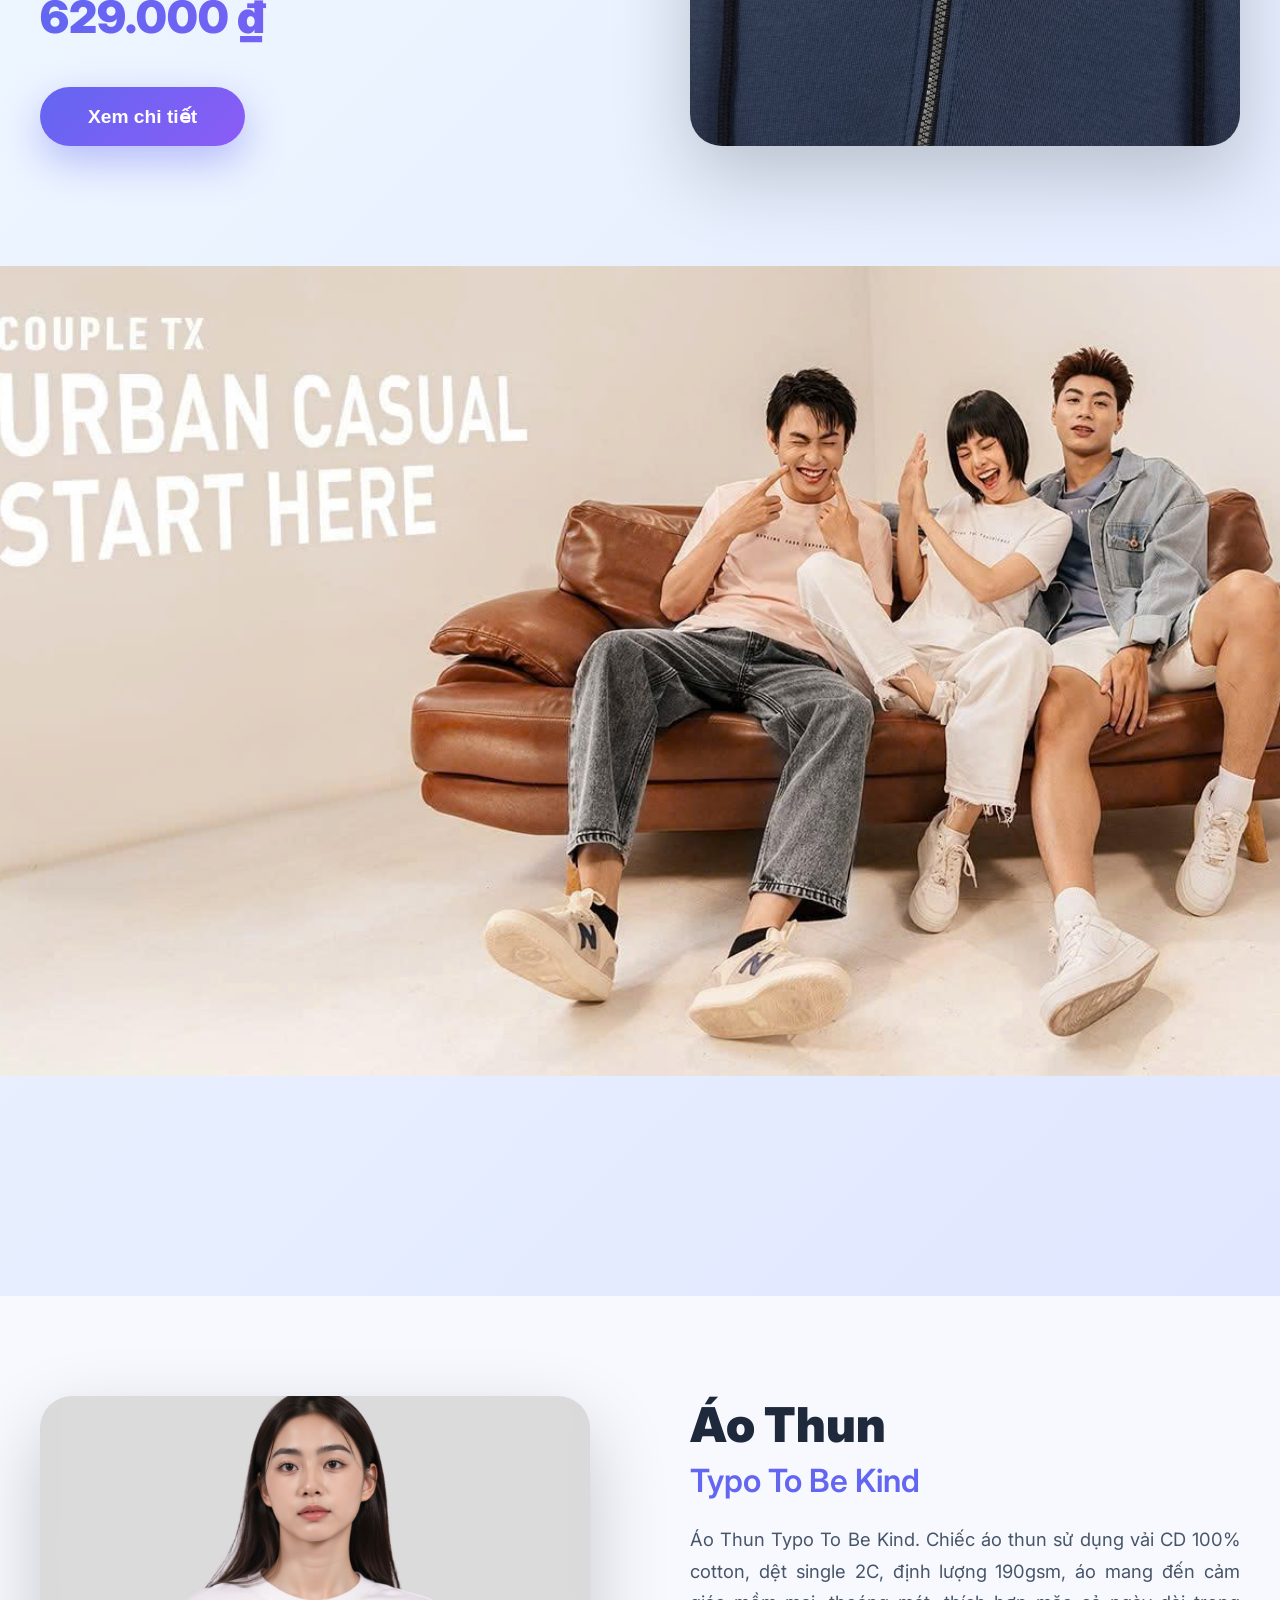
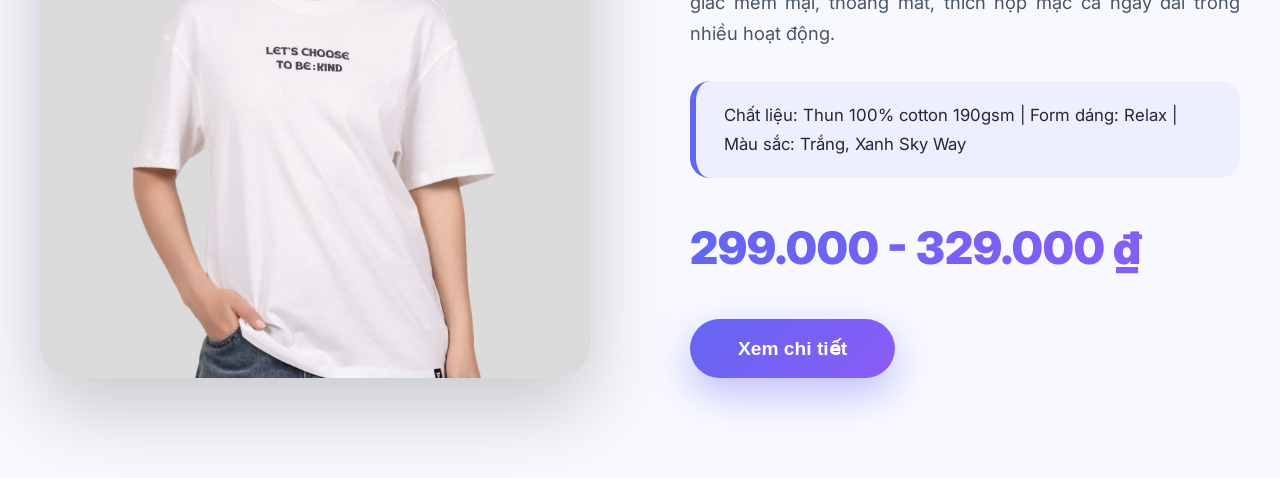
==== commit 8631fd0a: "." ====
--- a/wwwroot/index.html
+++ b/wwwroot/index.html
@@ -30,6 +30,7 @@
           <p>Sản xuất tại Việt Nam</p>
         </div>
         <div class="price">790.000 ₫</div>
+        <button class="btn-view">Xem chi tiết</button>
       </div>
     </div>
 
@@ -54,6 +55,7 @@
           <p>Chất liệu: Thun Double Face 60% Cotton + 40% Poly 320GSM | Form dáng: Relax - Lai suôn | Màu sắc: Đen, Xám Đậm</p>
         </div>
         <div class="price">629.000 ₫</div>
+        <button class="btn-view">Xem chi tiết</button>
       </div>
     </div>
 
@@ -78,6 +80,7 @@
           <p>Chất liệu: Thun 100% cotton 190gsm | Form dáng: Relax | Màu sắc: Trắng, Xanh Sky Way</p>
         </div>
         <div class="price">299.000 - 329.000 ₫</div>
+        <button class="btn-view">Xem chi tiết</button>
       </div>
     </div>
   </section>
@@ -116,103 +119,6 @@
       });
     });
   </script>
-  <!-- Thanh menu dọc bên trái 5 nút -->
-<div class="floating-sidebar">
-  <!-- 1. Đăng xuất -->
-  <a href="LogReg.html" class="sidebar-btn" data-tooltip="Đăng xuất">
-    <svg viewBox="0 0 24 24" fill="none" stroke="currentColor" stroke-width="2" stroke-linecap="round" stroke-linejoin="round">
-      <path d="M9 21H5a2 2 0 0 1-2-2V5a2 2 0 0 1 2-2h4"/>
-      <polyline points="16 17 21 12 16 7"/>
-      <line x1="21" y1="12" x2="9" y2="12"/>
-    </svg>
-  </a>
 
-  <!-- 2. Trang chủ -->
-  <a href="index.html" class="sidebar-btn" data-tooltip="Trang chủ">
-    <svg viewBox="0 0 24 24" fill="none" stroke="currentColor" stroke-width="2" stroke-linecap="round" stroke-linejoin="round">
-      <path d="M3 9l9-7 9 7v11a2 2 0 0 1-2 2H5a2 2 0 0 1-2-2z"/>
-      <polyline points="9 22 9 12 15 12 15 22"/>
-    </svg>
-  </a>
-
-  <!-- 3. Tài khoản -->
-  <a href="Information.html" class="sidebar-btn" data-tooltip="Tài khoản">
-    <svg viewBox="0 0 24 24" fill="none" stroke="currentColor" stroke-width="2" stroke-linecap="round" stroke-linejoin="round">
-      <path d="M20 21v-2a4 4 0 0 0-4-4H8a4 4 0 0 0-4 4v2"/>
-      <circle cx="12" cy="7" r="4"/>
-    </svg>
-  </a>
-
-  <!-- 4. Sản phẩm -->
-  <a href="Product.html" class="sidebar-btn" data-tooltip="Sản phẩm">
-    <svg viewBox="0 0 24 24" fill="none" stroke="currentColor" stroke-width="2" stroke-linecap="round" stroke-linejoin="round">
-      <rect x="3" y="4" width="18" height="18" rx="2" ry="2"/>
-      <line x1="8" y1="4" x2="8" y2="20"/>
-      <line x1="16" y1="4" x2="16" y2="20"/>
-      <line x1="3" y1="12" x2="21" y2="12"/>
-    </svg>
-  </a>
-
-  <!-- 5. Giỏ hàng + Badge số lượng -->
-  <a href="Cart.html" class="sidebar-btn" data-tooltip="Giỏ hàng">
-    <svg viewBox="0 0 24 24" fill="none" stroke="currentColor" stroke-width="2" stroke-linecap="round" stroke-linejoin="round">
-      <circle cx="8" cy="21" r="2"/>
-      <circle cx="20" cy="21" r="2"/>
-      <path d="M5.5 5h13l-1.5 7H8l-2.5-7z"/>
-    </svg>
-    <!-- Badge số lượng -->
-    <span class="cart-badge">3</span>
-  </a>
-</div>
-
-<!-- JS cho menu bên trái -->
-<script>
-// ==================== CHỨC NĂNG ĐĂNG XUẤT ====================
-document.addEventListener("DOMContentLoaded", function () {
-  const logoutBtn = document.querySelector('.floating-sidebar a[href="LogReg.html"]');
-  
-  if (logoutBtn) {
-    logoutBtn.addEventListener("click", function (e) {
-      e.preventDefault();
-
-      if (confirm("Bạn có chắc muốn đăng xuất không?")) {
-        // === LẤY USER TRƯỚC KHI XÓA ===
-        const userData = localStorage.getItem('currentUser');
-        const user = userData ? JSON.parse(userData) : {};
-
-        //XÓA TOKEN + USER
-        localStorage.removeItem('token');
-        localStorage.removeItem('currentUser');
-        localStorage.removeItem('cart'); // giỏ tạm
-
-        alert("Đăng xuất thành công! Hẹn gặp lại bạn!");
-        window.location.href = "LogReg.html";
-      }
-    });
-  }
-
-  // === ACTIVE NÚT HIỆN TẠI + BADGE ===
-  const currentPage = window.location.pathname.split("/").pop() || "index.html";
-  document.querySelectorAll('.floating-sidebar a').forEach(link => {
-    if (link.getAttribute("href") === currentPage || (currentPage === "" && link.getAttribute("href") === "index.html")) {
-      link.classList.add("active");
-    }
-  });
-
-  // Cập nhật badge giỏ hàng
-  const badge = document.querySelector('.cart-badge');
-  if (badge) {
-    const user = JSON.parse(localStorage.getItem('currentUser') || '{}');
-    if (user.userID) {
-      const userCart = JSON.parse(localStorage.getItem(`cart_${user.userID}`) || '[]');
-      const totalQty = userCart.reduce((sum, item) => sum + item.quantity, 0);
-      badge.textContent = totalQty;
-      badge.style.display = totalQty > 0 ? 'flex' : 'none';
-    } else {
-      badge.style.display = 'none';
-    }
-  }
-});
-</script>
 </body>
 </html>
--- a/wwwroot/css/index.css
+++ b/wwwroot/css/index.css
@@ -110,6 +110,22 @@
   -webkit-text-fill-color: transparent;
   margin-bottom: 32px;
 }
+.btn-view {
+  padding: 18px 48px; /* ĐÃ SỬA LỖI Ở ĐÂY */
+  background: linear-gradient(135deg, #6366f1, #8b5cf6);
+  color: white;
+  border: none;
+  border-radius: 50px;
+  font-size: 1.2rem;
+  font-weight: 700;
+  cursor: pointer;
+  box-shadow: 0 15px 40px rgba(99,102,241,0.4);
+  transition: all 0.4s;
+}
+.btn-view:hover {
+  transform: translateY(-6px);
+  box-shadow: 0 25px 50px rgba(99,102,241,0.5);
+}
 
 /* Slider ảnh sản phẩm */
 .product-image.slider {
@@ -141,152 +157,6 @@
   opacity: 1;
 }
 
-/* Thanh menu trang bên trái gồm 5 nút */
-.floating-sidebar {
-  position: fixed;
-  left: 20px;
-  top: 50%;
-  transform: translateY(-50%);
-  background: rgba(255, 255, 255, 0.92);
-  backdrop-filter: blur(20px);
-  -webkit-backdrop-filter: blur(20px);
-  padding: 24px 16px;
-  border-radius: 50px;
-  box-shadow: 0 20px 40px rgba(99,102,241,0.18);
-  border: 1px solid rgba(255,255,255,0.4);
-  z-index: 9999;
-  display: flex;
-  flex-direction: column;
-  gap: 28px;
-  transition: all 0.4s ease;
-}
-
-.floating-sidebar::before {
-  content: '';
-  position: absolute;
-  inset: 12px;
-  background: linear-gradient(135deg, #6366f1, #8b5cf6, #ec4899);
-  border-radius: 40px;
-  z-index: -1;
-  opacity: 0;
-  transition: opacity 0.4s;
-}
-
-.floating-sidebar:hover::before {
-  opacity: 0.15;
-}
-
-.sidebar-btn {
-  width: 64px;
-  height: 64px;
-  border-radius: 50%;
-  background: white;
-  display: flex;
-  align-items: center;
-  justify-content: center;
-  box-shadow: 0 8px 25px rgba(0,0,0,0.12);
-  transition: all 0.4s cubic-bezier(0.175, 0.885, 0.32, 1.275);
-  position: relative;
-  border: 3px solid transparent;
-}
-
-.sidebar-btn svg {
-  width: 28px;
-  height: 28px;
-  fill: none;
-  stroke: #6366f1;
-  stroke-width: 2;
-  stroke-linecap: round;
-  stroke-linejoin: round;
-  transition: all 0.3s;
-}
-
-.sidebar-btn:hover {
-  transform: translateY(-8px) scale(1.15);
-  box-shadow: 0 20px 40px rgba(99,102,241,0.3);
-  border-color: #6366f1;
-}
-
-.sidebar-btn:hover svg {
-  stroke: #4f46e5;
-  transform: scale(1.1);
-}
-
-.sidebar-btn.active {
-  background: linear-gradient(135deg, #6366f1, #8b5cf6);
-  transform: scale(1.1);
-  box-shadow: 0 15px 35px rgba(99,102,241,0.4);
-}
-
-.sidebar-btn.active svg {
-  stroke: white;
-}
-
-/* Tooltip */
-.sidebar-btn::before {
-  content: attr(data-tooltip);
-  position: absolute;
-  left: 80px;
-  top: 50%;
-  transform: translateY(-50%);
-  background: #1e293b;
-  color: white;
-  padding: 8px 14px;
-  border-radius: 12px;
-  font-size: 14px;
-  font-weight: 600;
-  white-space: nowrap;
-  opacity: 0;
-  visibility: hidden;
-  transition: all 0.3s;
-  pointer-events: none;
-  z-index: 10;
-}
-
-.sidebar-btn::after {
-  content: '';
-  position: absolute;
-  left: 70px;
-  top: 50%;
-  transform: translateY(-50%);
-  border: 8px solid transparent;
-  border-right-color: #1e293b;
-  opacity: 0;
-  transition: all 0.3s;
-}
-
-.sidebar-btn:hover::before,
-.sidebar-btn:hover::after {
-  opacity: 1;
-  visibility: visible;
-  left: 76px;
-}
-
-.cart-badge {
-  position: absolute;
-  top: 8px;
-  right: 8px;
-  background: #ef4444;
-  color: white;
-  font-size: 12px;
-  font-weight: 700;
-  width: 20px;
-  height: 20px;
-  border-radius: 50%;
-  display: flex;
-  align-items: center;
-  justify-content: center;
-  box-shadow: 0 2px 8px rgba(239,68,68,0.4);
-  z-index: 10;
-  pointer-events: none;
-}
-
-/* Khi đang ở trang hiện tại thì thêm class active */
-.sidebar-btn.active .cart-badge {
-  background: white;
-  color: #6366f1;
-}
-
 /* Responsive */
 @media (max-width: 992px) {
   .product-highlight { grid-template-columns: 1fr; gap: 50px; padding: 0 20px; }
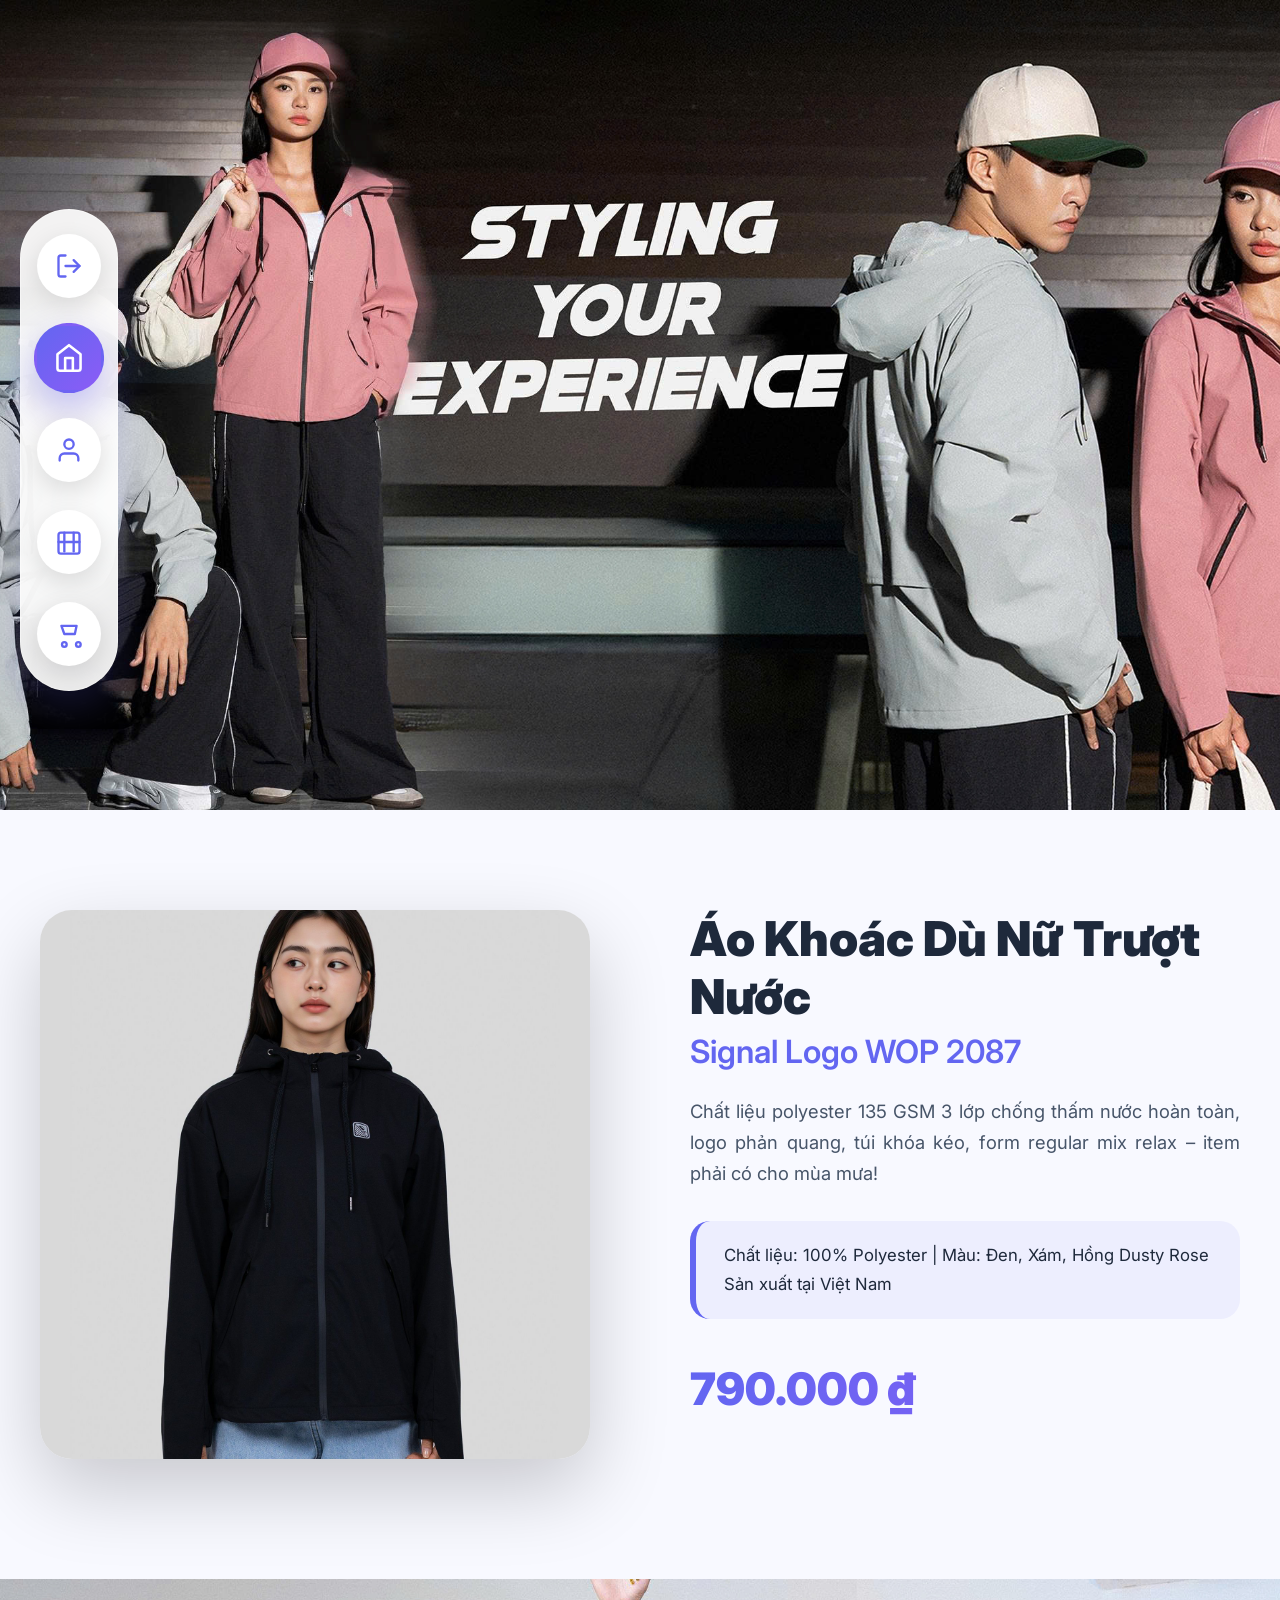
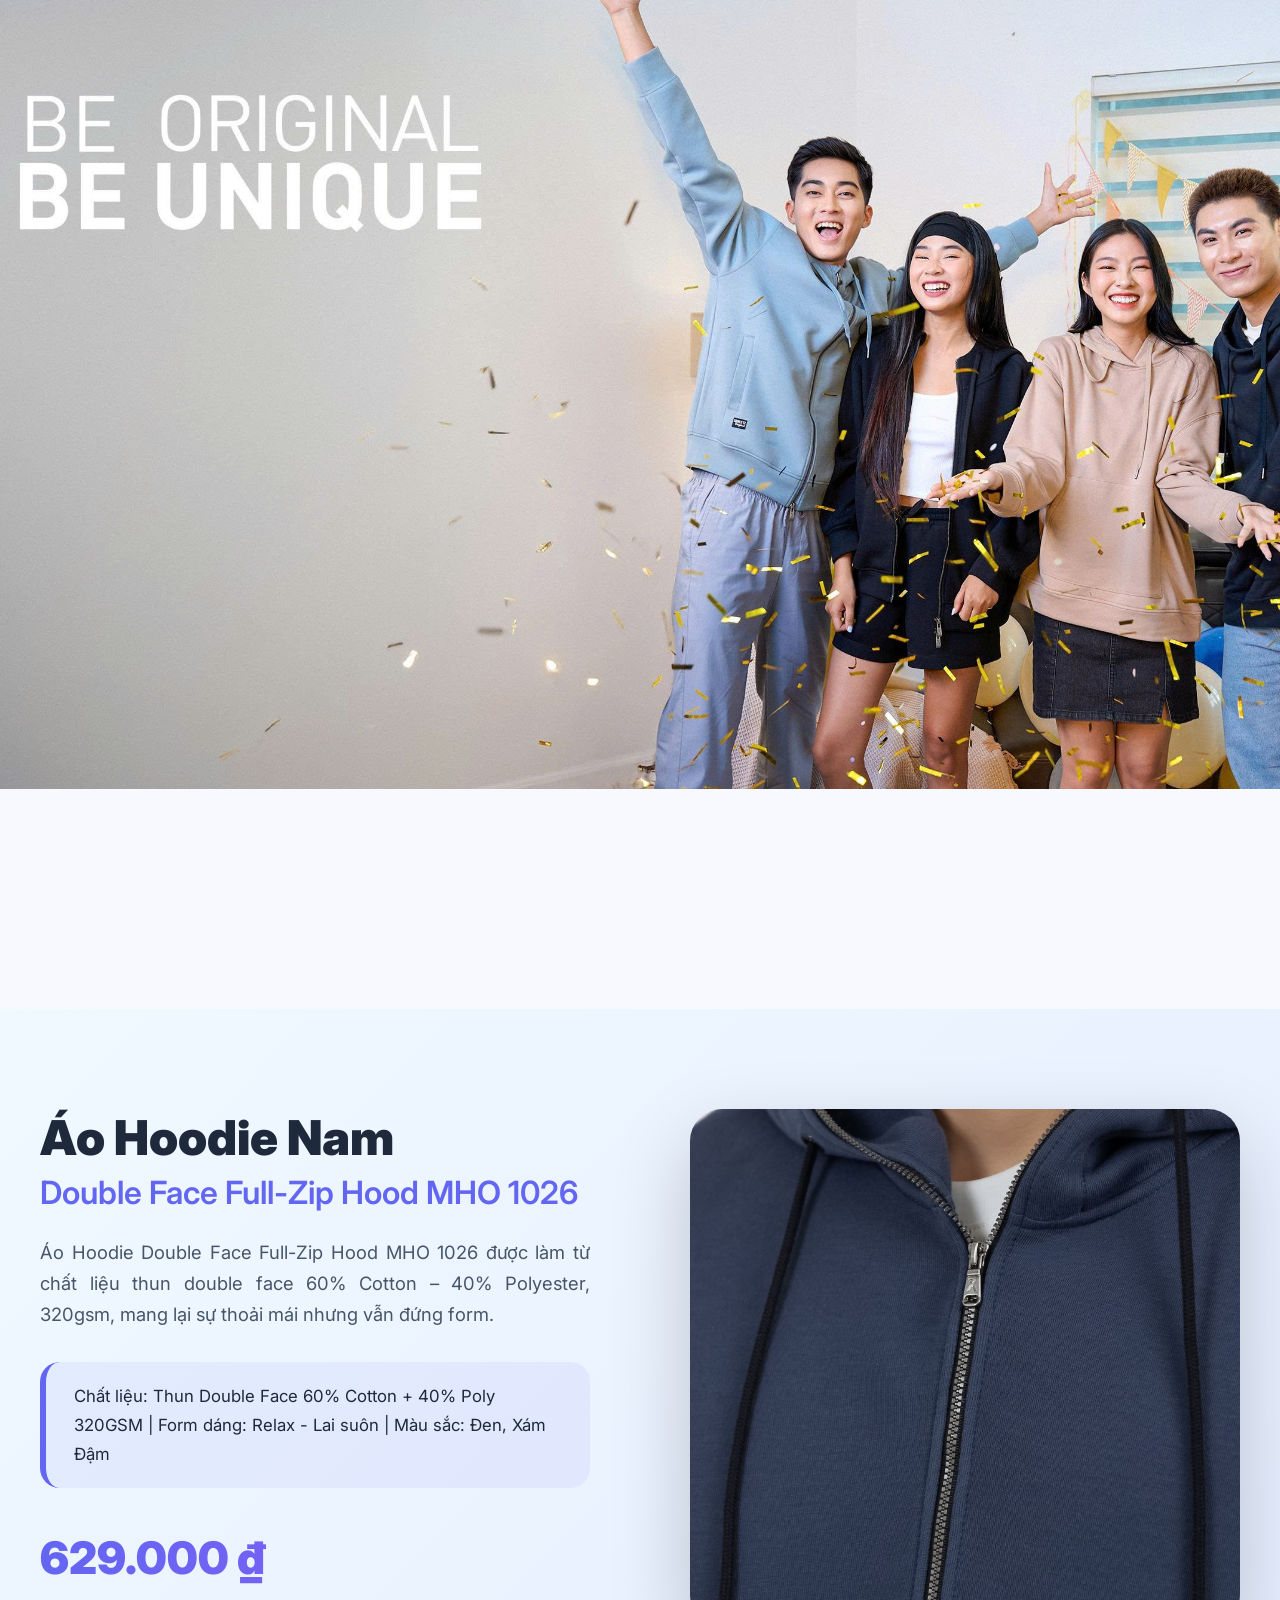
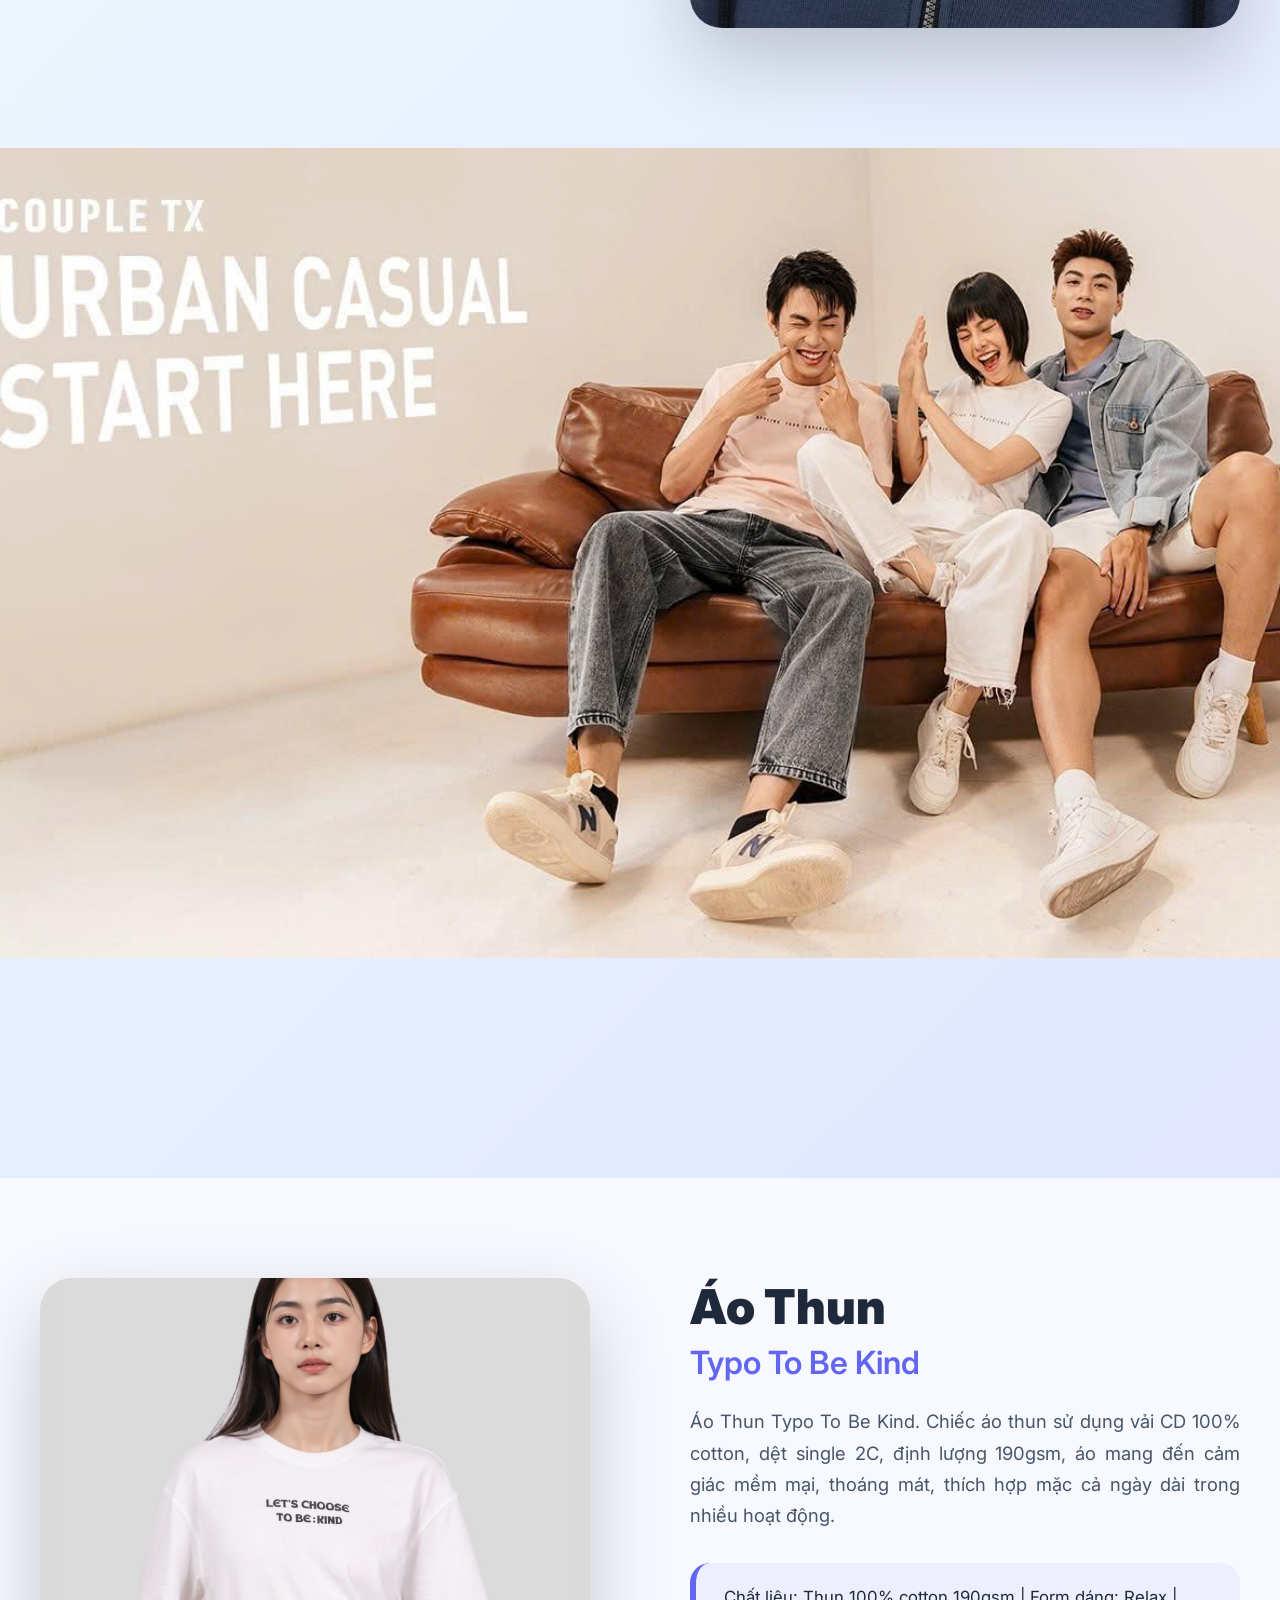
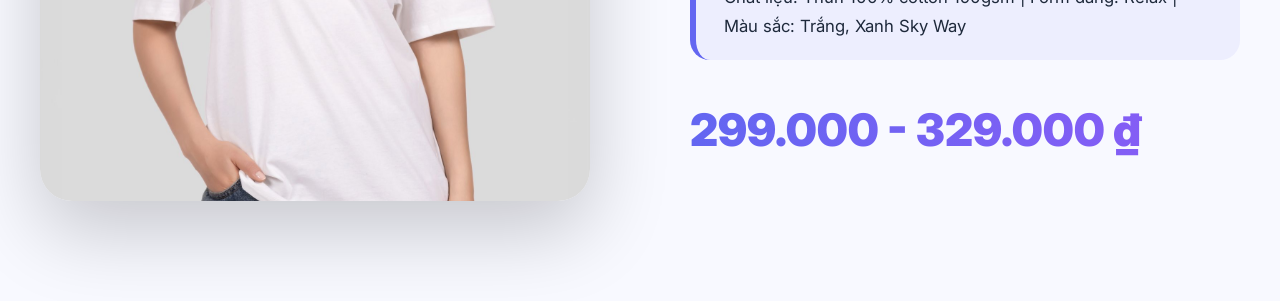
==== commit 571e003c: "merge" ====
--- a/wwwroot/index.html
+++ b/wwwroot/index.html
@@ -30,7 +30,6 @@
           <p>Sản xuất tại Việt Nam</p>
         </div>
         <div class="price">790.000 ₫</div>
-        <button class="btn-view">Xem chi tiết</button>
       </div>
     </div>
 
@@ -55,7 +54,6 @@
           <p>Chất liệu: Thun Double Face 60% Cotton + 40% Poly 320GSM | Form dáng: Relax - Lai suôn | Màu sắc: Đen, Xám Đậm</p>
         </div>
         <div class="price">629.000 ₫</div>
-        <button class="btn-view">Xem chi tiết</button>
       </div>
     </div>
 
@@ -71,7 +69,6 @@
       <div class="product-image slider">
         <img src="./Img/AoThun1.jpg" alt="Ảnh 1" class="slide active">
         <img src="./Img/AoThun2.jpg" alt="Ảnh 2" class="slide">
-        <!-- <img src="https://via.placeholder.com/700x1000/0e7490/ffffff?text=Ảnh+3+Jogger+Pro" alt="Ảnh 3" class="slide"> -->
       </div>
       <div class="product-info">
         <h2>Áo Thun<br><span>Typo To Be Kind</span></h2>
@@ -80,7 +77,6 @@
           <p>Chất liệu: Thun 100% cotton 190gsm | Form dáng: Relax | Màu sắc: Trắng, Xanh Sky Way</p>
         </div>
         <div class="price">299.000 - 329.000 ₫</div>
-        <button class="btn-view">Xem chi tiết</button>
       </div>
     </div>
   </section>
@@ -119,6 +115,103 @@
       });
     });
   </script>
-
+  <!-- Thanh menu dọc bên trái 5 nút -->
+<div class="floating-sidebar">
+  <!-- 1. Đăng xuất -->
+  <a href="LogReg.html" class="sidebar-btn" data-tooltip="Đăng xuất">
+    <svg viewBox="0 0 24 24" fill="none" stroke="currentColor" stroke-width="2" stroke-linecap="round" stroke-linejoin="round">
+      <path d="M9 21H5a2 2 0 0 1-2-2V5a2 2 0 0 1 2-2h4"/>
+      <polyline points="16 17 21 12 16 7"/>
+      <line x1="21" y1="12" x2="9" y2="12"/>
+    </svg>
+  </a>
+
+  <!-- 2. Trang chủ -->
+  <a href="index.html" class="sidebar-btn" data-tooltip="Trang chủ">
+    <svg viewBox="0 0 24 24" fill="none" stroke="currentColor" stroke-width="2" stroke-linecap="round" stroke-linejoin="round">
+      <path d="M3 9l9-7 9 7v11a2 2 0 0 1-2 2H5a2 2 0 0 1-2-2z"/>
+      <polyline points="9 22 9 12 15 12 15 22"/>
+    </svg>
+  </a>
+
+  <!-- 3. Tài khoản -->
+  <a href="Information.html" class="sidebar-btn" data-tooltip="Tài khoản">
+    <svg viewBox="0 0 24 24" fill="none" stroke="currentColor" stroke-width="2" stroke-linecap="round" stroke-linejoin="round">
+      <path d="M20 21v-2a4 4 0 0 0-4-4H8a4 4 0 0 0-4 4v2"/>
+      <circle cx="12" cy="7" r="4"/>
+    </svg>
+  </a>
+
+  <!-- 4. Sản phẩm -->
+  <a href="Product.html" class="sidebar-btn" data-tooltip="Sản phẩm">
+    <svg viewBox="0 0 24 24" fill="none" stroke="currentColor" stroke-width="2" stroke-linecap="round" stroke-linejoin="round">
+      <rect x="3" y="4" width="18" height="18" rx="2" ry="2"/>
+      <line x1="8" y1="4" x2="8" y2="20"/>
+      <line x1="16" y1="4" x2="16" y2="20"/>
+      <line x1="3" y1="12" x2="21" y2="12"/>
+    </svg>
+  </a>
+
+  <!-- 5. Giỏ hàng + Badge số lượng -->
+  <a href="Cart.html" class="sidebar-btn" data-tooltip="Giỏ hàng">
+    <svg viewBox="0 0 24 24" fill="none" stroke="currentColor" stroke-width="2" stroke-linecap="round" stroke-linejoin="round">
+      <circle cx="8" cy="21" r="2"/>
+      <circle cx="20" cy="21" r="2"/>
+      <path d="M5.5 5h13l-1.5 7H8l-2.5-7z"/>
+    </svg>
+    <!-- Badge số lượng -->
+    <span class="cart-badge">3</span>
+  </a>
+</div>
+
+<!-- JS cho menu bên trái -->
+<script>
+// ==================== CHỨC NĂNG ĐĂNG XUẤT ====================
+document.addEventListener("DOMContentLoaded", function () {
+  const logoutBtn = document.querySelector('.floating-sidebar a[href="LogReg.html"]');
+  
+  if (logoutBtn) {
+    logoutBtn.addEventListener("click", function (e) {
+      e.preventDefault();
+
+      if (confirm("Bạn có chắc muốn đăng xuất không?")) {
+        // === LẤY USER TRƯỚC KHI XÓA ===
+        const userData = localStorage.getItem('currentUser');
+        const user = userData ? JSON.parse(userData) : {};
+
+        //XÓA TOKEN + USER
+        localStorage.removeItem('token');
+        localStorage.removeItem('currentUser');
+        localStorage.removeItem('cart'); // giỏ tạm
+
+        alert("Đăng xuất thành công! Hẹn gặp lại bạn!");
+        window.location.href = "LogReg.html";
+      }
+    });
+  }
+
+  // === ACTIVE NÚT HIỆN TẠI + BADGE ===
+  const currentPage = window.location.pathname.split("/").pop() || "index.html";
+  document.querySelectorAll('.floating-sidebar a').forEach(link => {
+    if (link.getAttribute("href") === currentPage || (currentPage === "" && link.getAttribute("href") === "index.html")) {
+      link.classList.add("active");
+    }
+  });
+
+  // Cập nhật badge giỏ hàng
+  const badge = document.querySelector('.cart-badge');
+  if (badge) {
+    const user = JSON.parse(localStorage.getItem('currentUser') || '{}');
+    if (user.userID) {
+      const userCart = JSON.parse(localStorage.getItem(`cart_${user.userID}`) || '[]');
+      const totalQty = userCart.reduce((sum, item) => sum + item.quantity, 0);
+      badge.textContent = totalQty;
+      badge.style.display = totalQty > 0 ? 'flex' : 'none';
+    } else {
+      badge.style.display = 'none';
+    }
+  }
+});
+</script>
 </body>
 </html>
--- a/wwwroot/css/index.css
+++ b/wwwroot/css/index.css
@@ -110,22 +110,6 @@
   -webkit-text-fill-color: transparent;
   margin-bottom: 32px;
 }
-.btn-view {
-  padding: 18px 48px; /* ĐÃ SỬA LỖI Ở ĐÂY */
-  background: linear-gradient(135deg, #6366f1, #8b5cf6);
-  color: white;
-  border: none;
-  border-radius: 50px;
-  font-size: 1.2rem;
-  font-weight: 700;
-  cursor: pointer;
-  box-shadow: 0 15px 40px rgba(99,102,241,0.4);
-  transition: all 0.4s;
-}
-.btn-view:hover {
-  transform: translateY(-6px);
-  box-shadow: 0 25px 50px rgba(99,102,241,0.5);
-}
 
 /* Slider ảnh sản phẩm */
 .product-image.slider {
@@ -155,6 +139,152 @@
 /* Đảm bảo ảnh đầu tiên luôn hiện khi load trang */
 .product-image.slider img:first-child {
   opacity: 1;
+}
+
+/* Thanh menu trang bên trái gồm 5 nút */
+.floating-sidebar {
+  position: fixed;
+  left: 20px;
+  top: 50%;
+  transform: translateY(-50%);
+  background: rgba(255, 255, 255, 0.92);
+  backdrop-filter: blur(20px);
+  -webkit-backdrop-filter: blur(20px);
+  padding: 24px 16px;
+  border-radius: 50px;
+  box-shadow: 0 20px 40px rgba(99,102,241,0.18);
+  border: 1px solid rgba(255,255,255,0.4);
+  z-index: 9999;
+  display: flex;
+  flex-direction: column;
+  gap: 28px;
+  transition: all 0.4s ease;
+}
+
+.floating-sidebar::before {
+  content: '';
+  position: absolute;
+  inset: 12px;
+  background: linear-gradient(135deg, #6366f1, #8b5cf6, #ec4899);
+  border-radius: 40px;
+  z-index: -1;
+  opacity: 0;
+  transition: opacity 0.4s;
+}
+
+.floating-sidebar:hover::before {
+  opacity: 0.15;
+}
+
+.sidebar-btn {
+  width: 64px;
+  height: 64px;
+  border-radius: 50%;
+  background: white;
+  display: flex;
+  align-items: center;
+  justify-content: center;
+  box-shadow: 0 8px 25px rgba(0,0,0,0.12);
+  transition: all 0.4s cubic-bezier(0.175, 0.885, 0.32, 1.275);
+  position: relative;
+  border: 3px solid transparent;
+}
+
+.sidebar-btn svg {
+  width: 28px;
+  height: 28px;
+  fill: none;
+  stroke: #6366f1;
+  stroke-width: 2;
+  stroke-linecap: round;
+  stroke-linejoin: round;
+  transition: all 0.3s;
+}
+
+.sidebar-btn:hover {
+  transform: translateY(-8px) scale(1.15);
+  box-shadow: 0 20px 40px rgba(99,102,241,0.3);
+  border-color: #6366f1;
+}
+
+.sidebar-btn:hover svg {
+  stroke: #4f46e5;
+  transform: scale(1.1);
+}
+
+.sidebar-btn.active {
+  background: linear-gradient(135deg, #6366f1, #8b5cf6);
+  transform: scale(1.1);
+  box-shadow: 0 15px 35px rgba(99,102,241,0.4);
+}
+
+.sidebar-btn.active svg {
+  stroke: white;
+}
+
+/* Tooltip */
+.sidebar-btn::before {
+  content: attr(data-tooltip);
+  position: absolute;
+  left: 80px;
+  top: 50%;
+  transform: translateY(-50%);
+  background: #1e293b;
+  color: white;
+  padding: 8px 14px;
+  border-radius: 12px;
+  font-size: 14px;
+  font-weight: 600;
+  white-space: nowrap;
+  opacity: 0;
+  visibility: hidden;
+  transition: all 0.3s;
+  pointer-events: none;
+  z-index: 10;
+}
+
+.sidebar-btn::after {
+  content: '';
+  position: absolute;
+  left: 70px;
+  top: 50%;
+  transform: translateY(-50%);
+  border: 8px solid transparent;
+  border-right-color: #1e293b;
+  opacity: 0;
+  transition: all 0.3s;
+}
+
+.sidebar-btn:hover::before,
+.sidebar-btn:hover::after {
+  opacity: 1;
+  visibility: visible;
+  left: 76px;
+}
+
+.cart-badge {
+  position: absolute;
+  top: 8px;
+  right: 8px;
+  background: #ef4444;
+  color: white;
+  font-size: 12px;
+  font-weight: 700;
+  width: 20px;
+  height: 20px;
+  border-radius: 50%;
+  display: flex;
+  align-items: center;
+  justify-content: center;
+  box-shadow: 0 2px 8px rgba(239,68,68,0.4);
+  z-index: 10;
+  pointer-events: none;
+}
+
+/* Khi đang ở trang hiện tại thì thêm class active */
+.sidebar-btn.active .cart-badge {
+  background: white;
+  color: #6366f1;
 }
 
 /* Responsive */
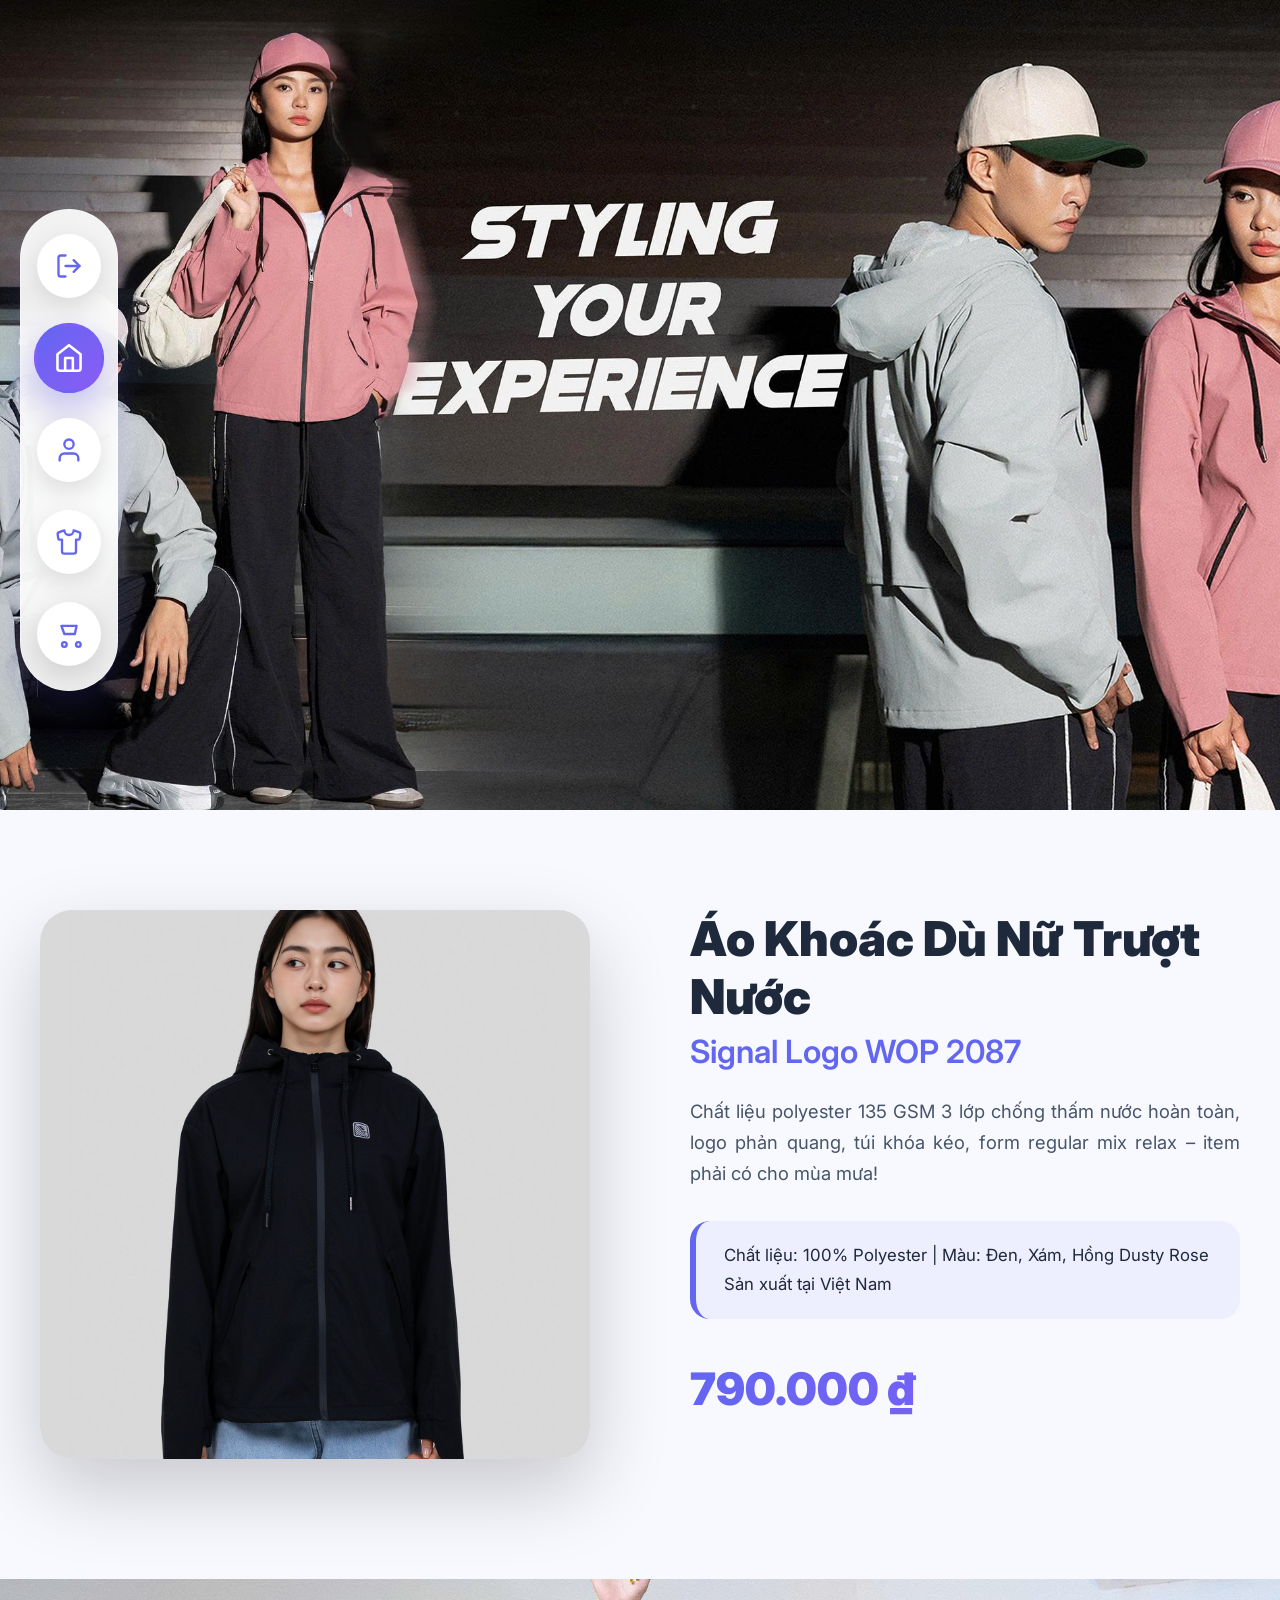
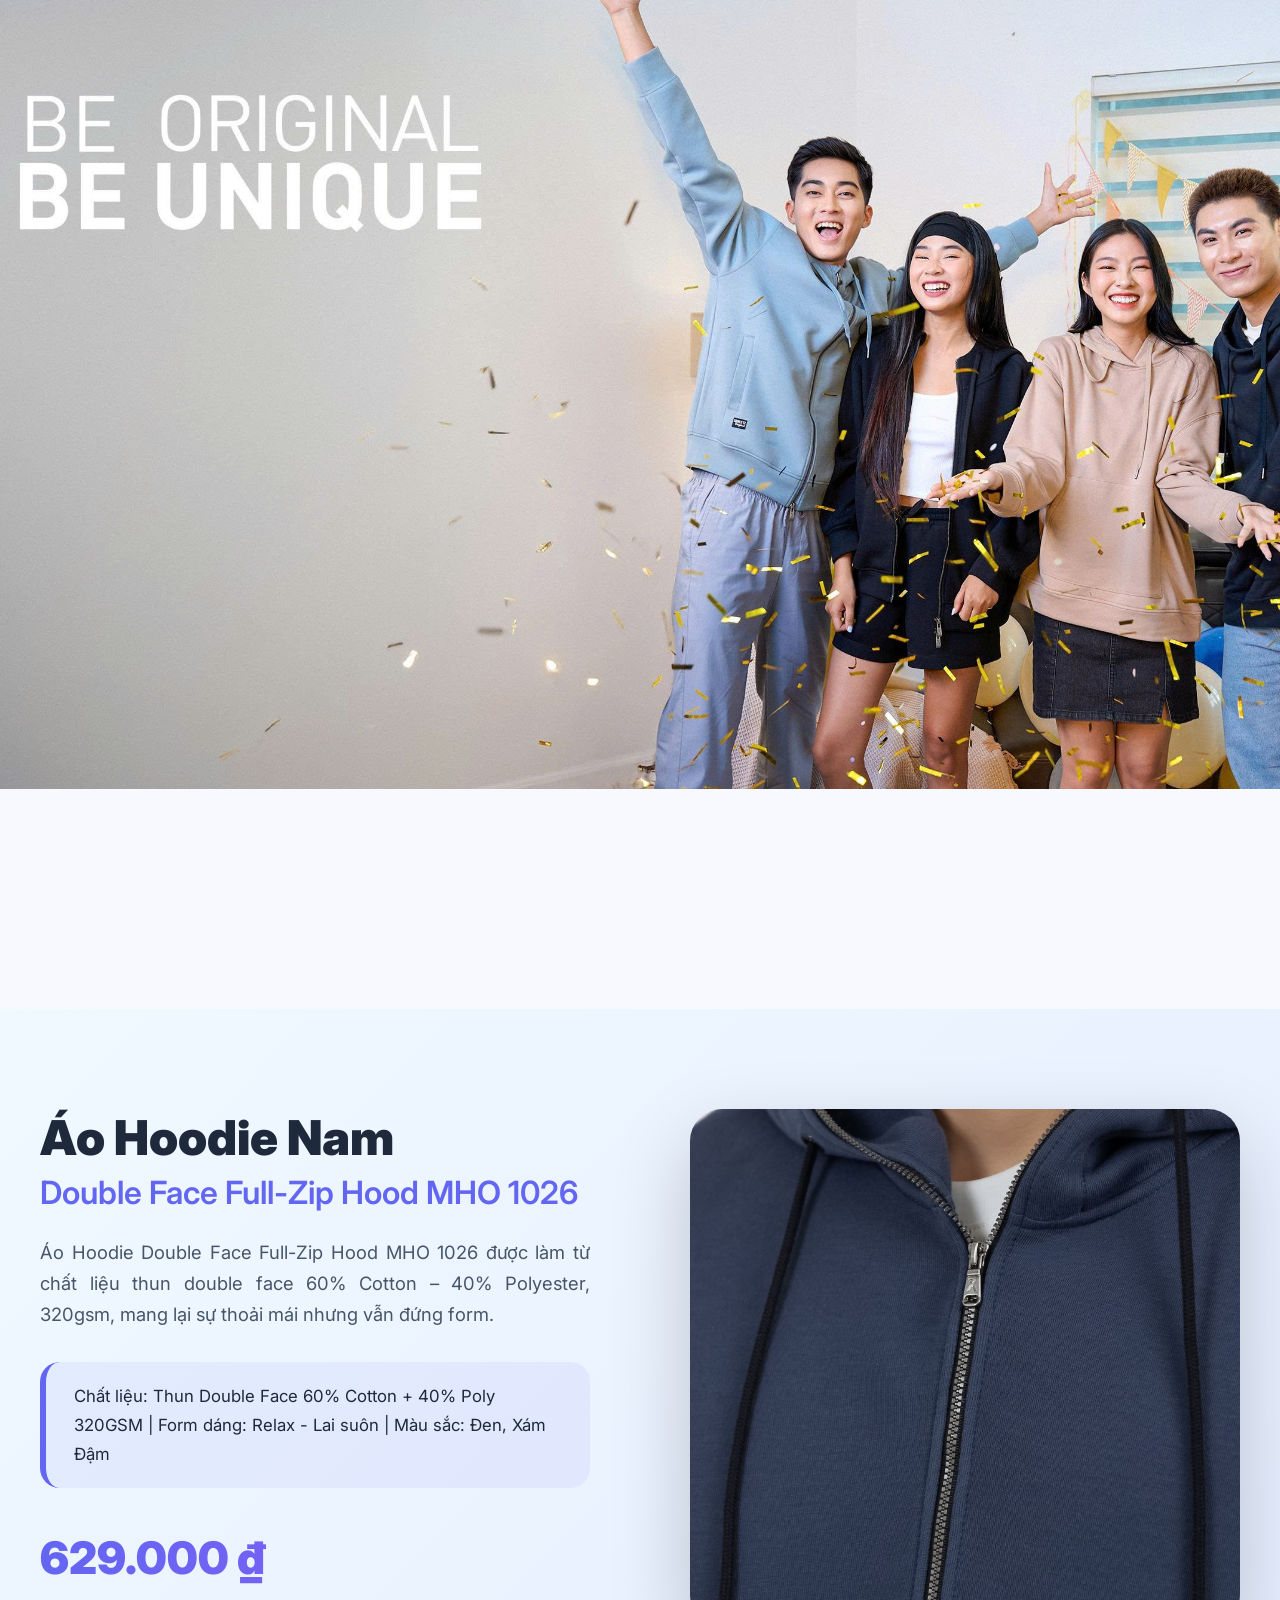
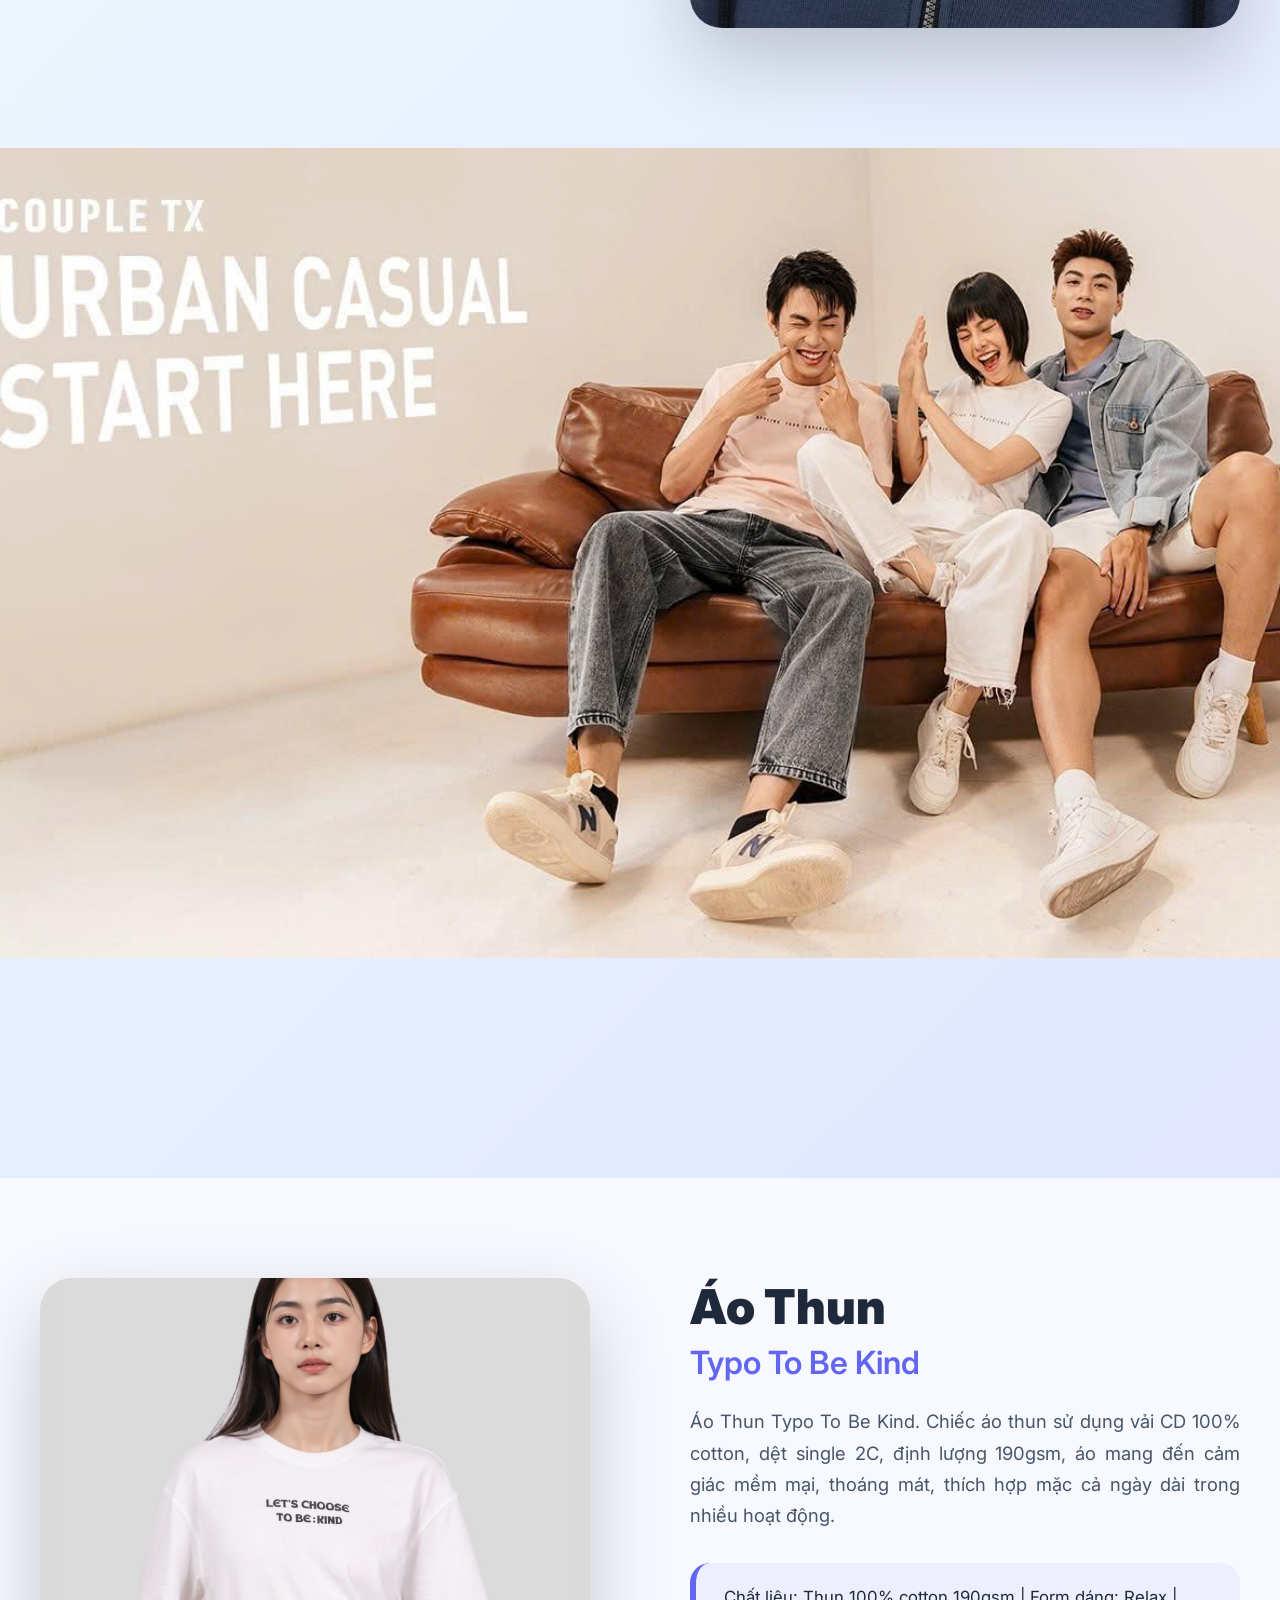
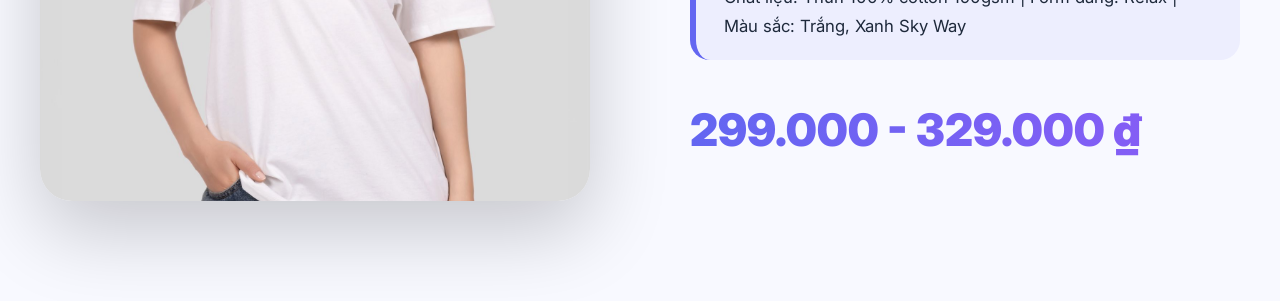
==== commit b7b8b3dd: "thay icon của btn sidebar trang sản phẩm" ====
--- a/wwwroot/index.html
+++ b/wwwroot/index.html
@@ -144,12 +144,7 @@
 
   <!-- 4. Sản phẩm -->
   <a href="Product.html" class="sidebar-btn" data-tooltip="Sản phẩm">
-    <svg viewBox="0 0 24 24" fill="none" stroke="currentColor" stroke-width="2" stroke-linecap="round" stroke-linejoin="round">
-      <rect x="3" y="4" width="18" height="18" rx="2" ry="2"/>
-      <line x1="8" y1="4" x2="8" y2="20"/>
-      <line x1="16" y1="4" x2="16" y2="20"/>
-      <line x1="3" y1="12" x2="21" y2="12"/>
-    </svg>
+    <svg xmlns="http://www.w3.org/2000/svg" width="24" height="24" viewBox="0 0 24 24" fill="none" stroke="currentColor" stroke-width="2" stroke-linecap="round" stroke-linejoin="round" class="lucide lucide-shirt-icon lucide-shirt"><path d="M20.38 3.46 16 2a4 4 0 0 1-8 0L3.62 3.46a2 2 0 0 0-1.34 2.23l.58 3.47a1 1 0 0 0 .99.84H6v10c0 1.1.9 2 2 2h8a2 2 0 0 0 2-2V10h2.15a1 1 0 0 0 .99-.84l.58-3.47a2 2 0 0 0-1.34-2.23z"/></svg>
   </a>
 
   <!-- 5. Giỏ hàng + Badge số lượng -->
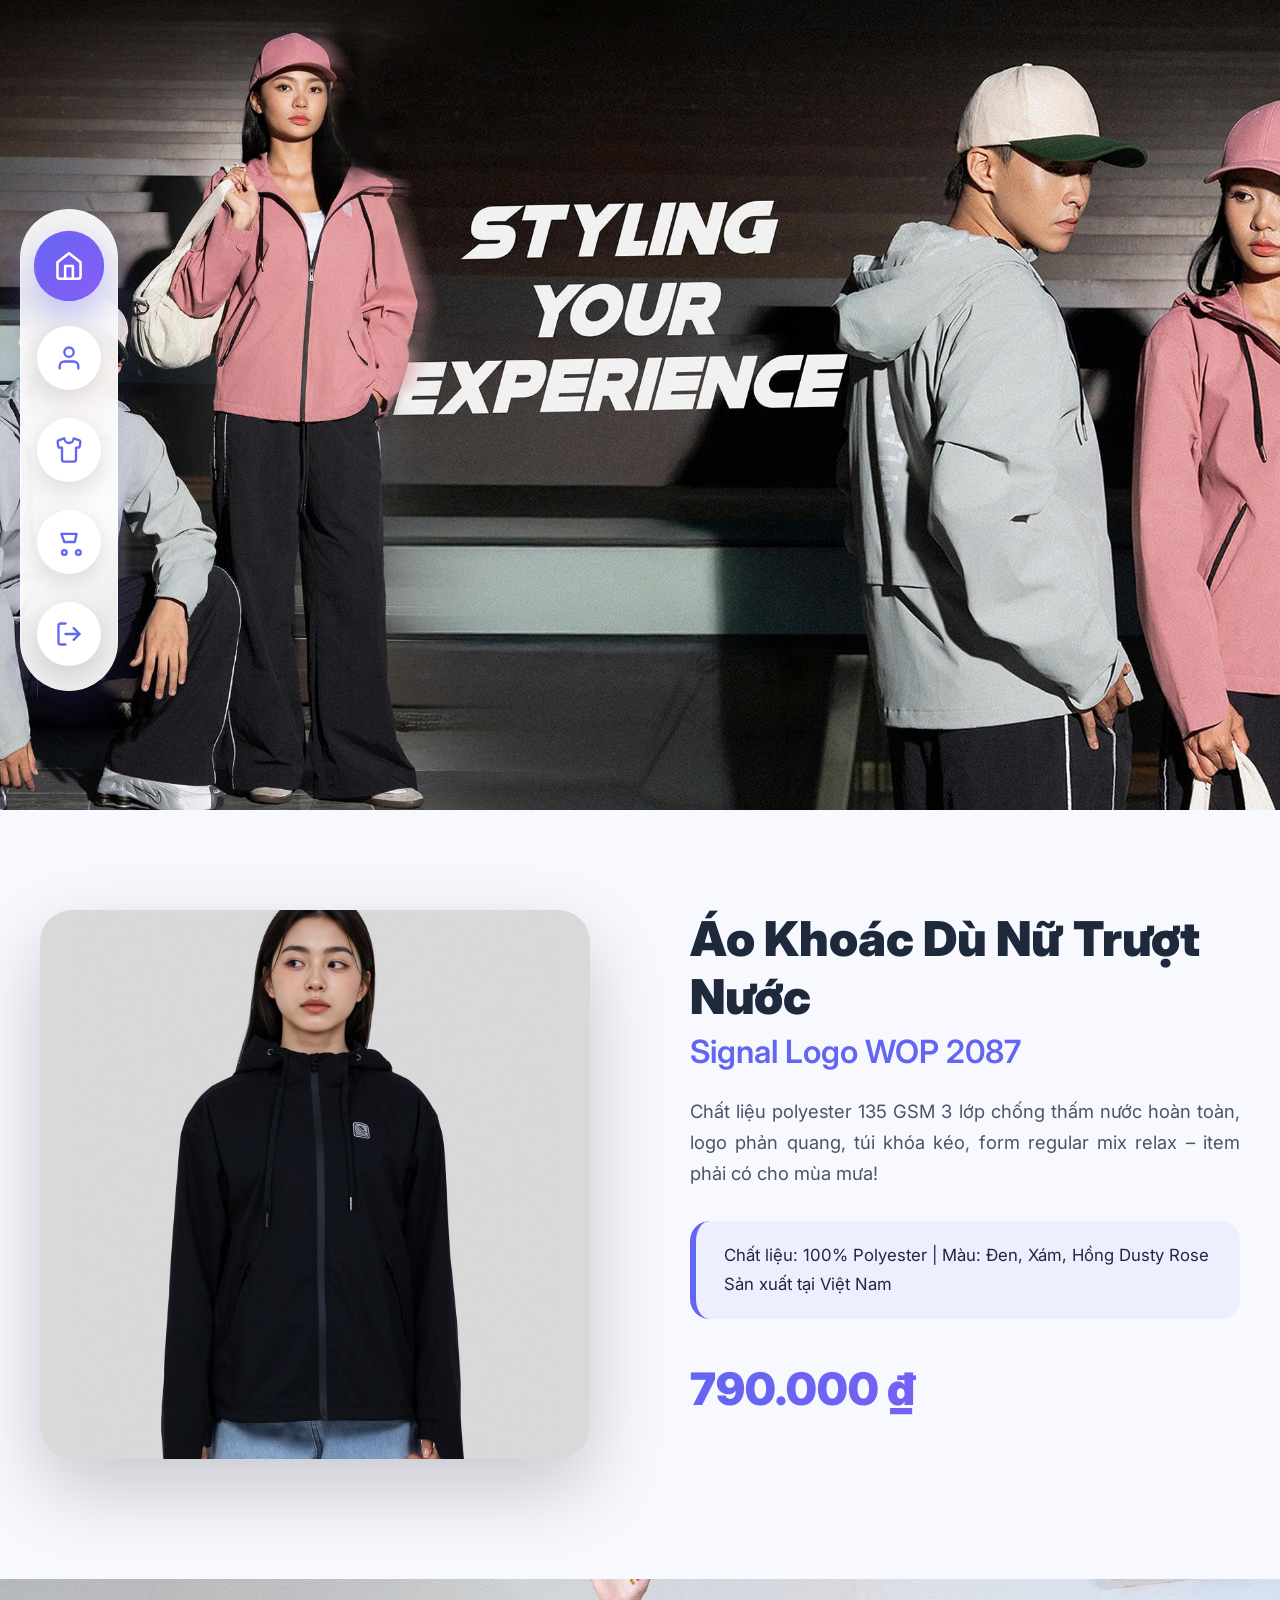
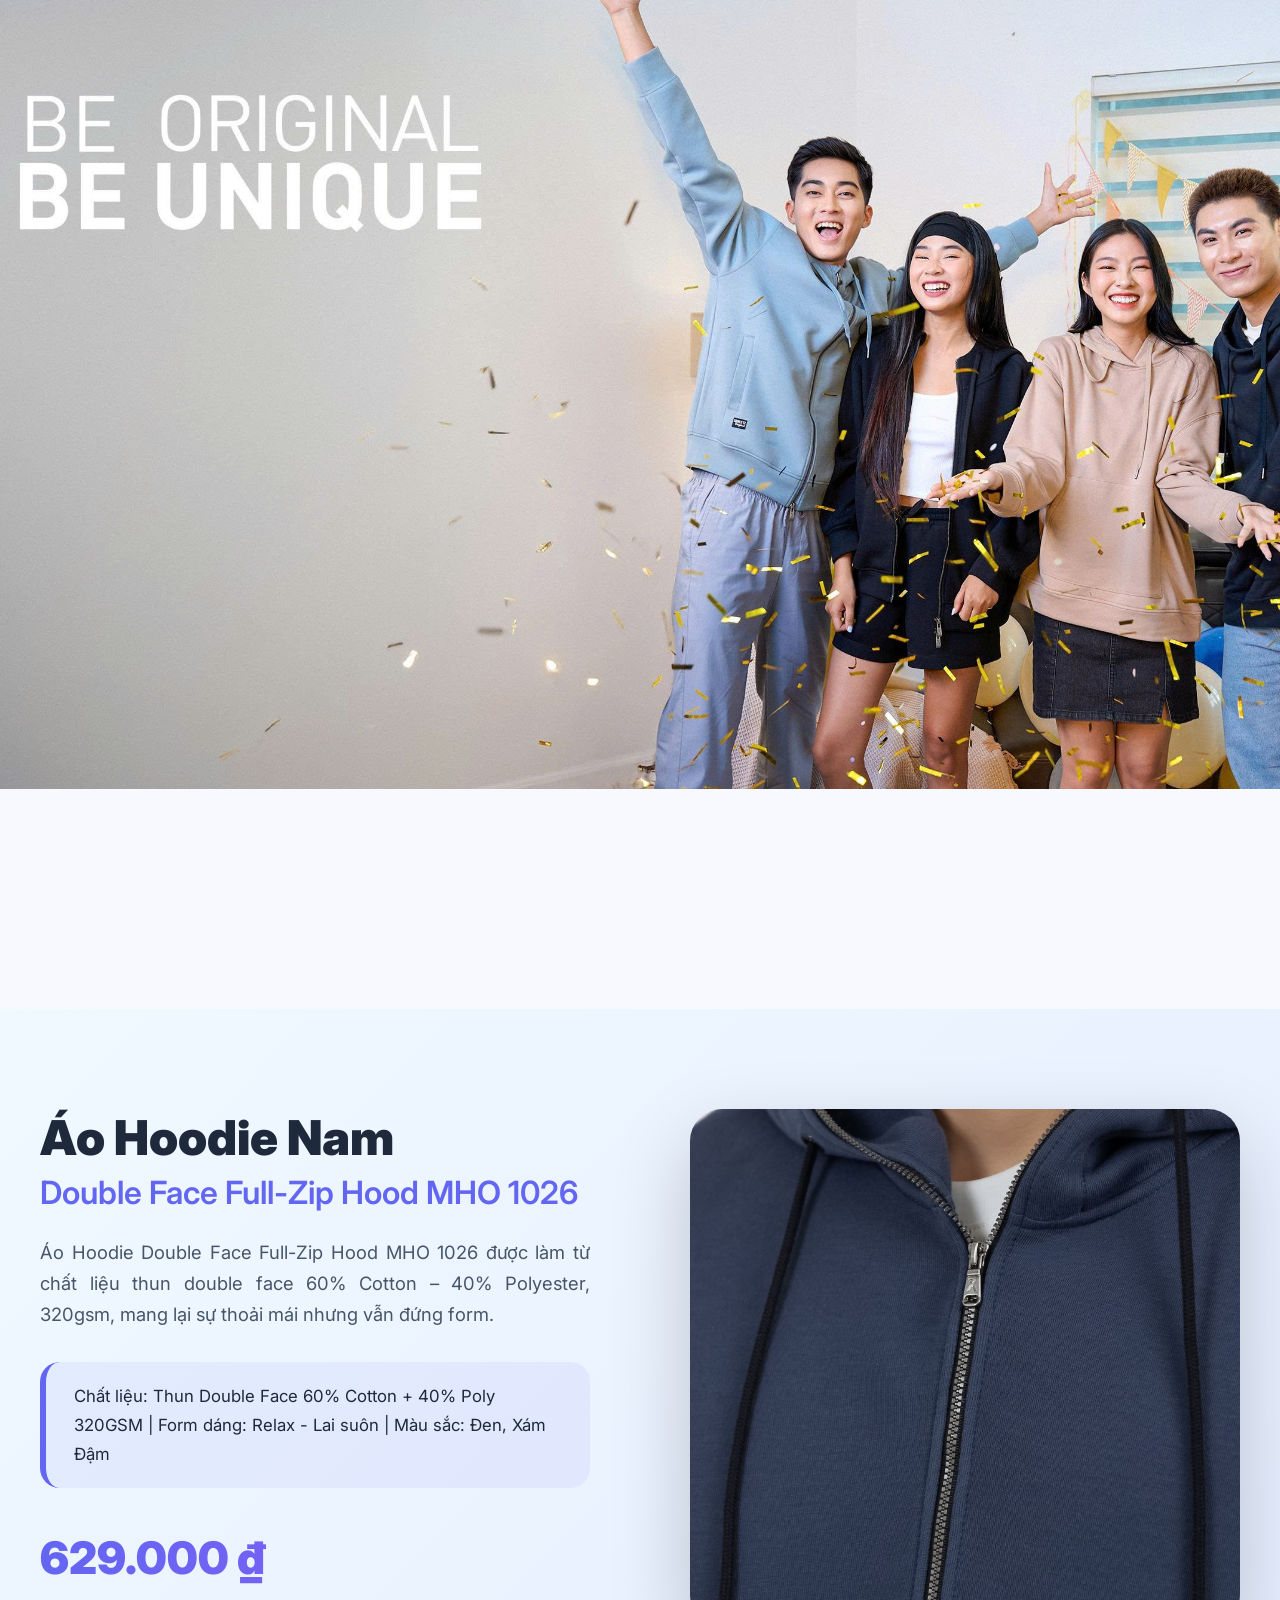
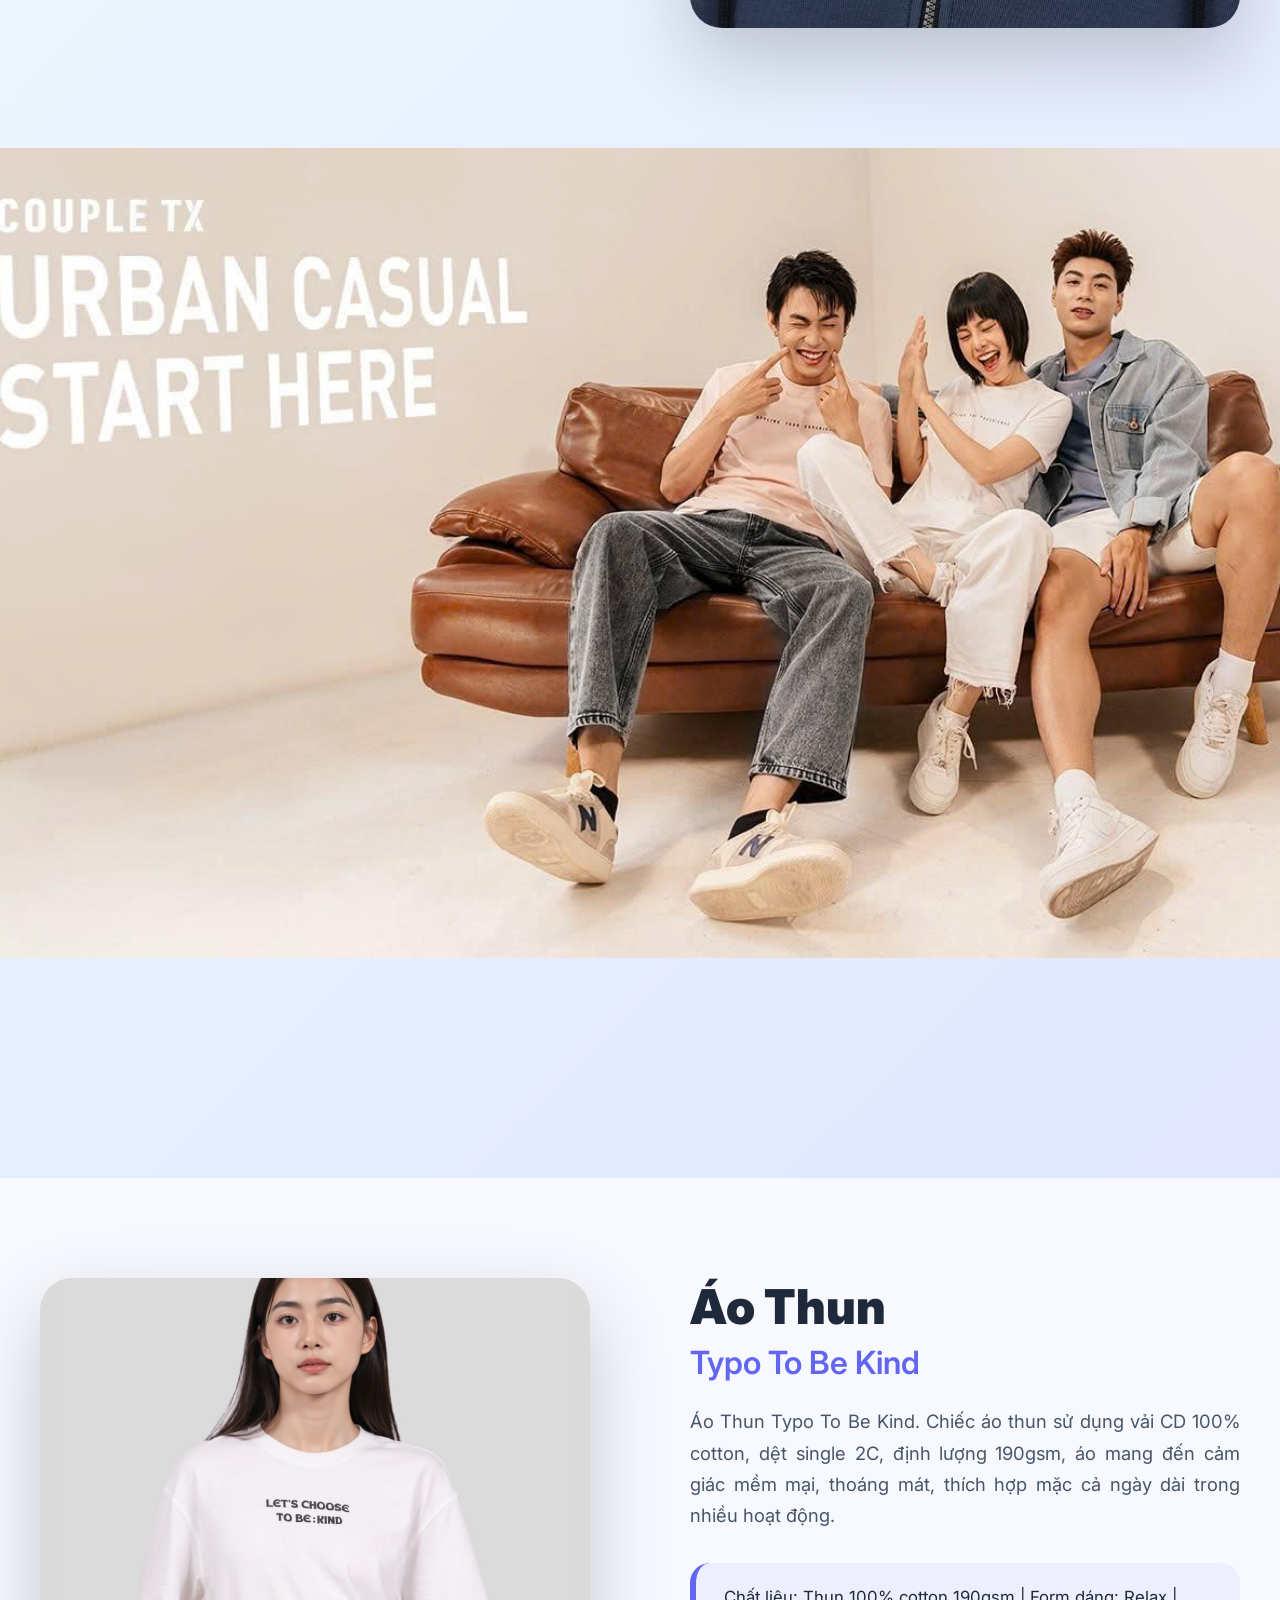
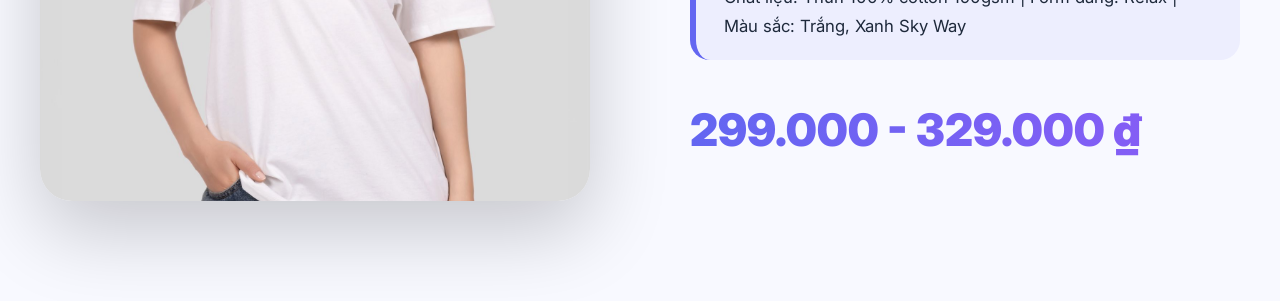
==== commit c26ea203: "sửa vị trí nút đăng xuất trên sidebar của customer" ====
--- a/wwwroot/index.html
+++ b/wwwroot/index.html
@@ -117,47 +117,57 @@
   </script>
   <!-- Thanh menu dọc bên trái 5 nút -->
 <div class="floating-sidebar">
-  <!-- 1. Đăng xuất -->
-  <a href="LogReg.html" class="sidebar-btn" data-tooltip="Đăng xuất">
-    <svg viewBox="0 0 24 24" fill="none" stroke="currentColor" stroke-width="2" stroke-linecap="round" stroke-linejoin="round">
-      <path d="M9 21H5a2 2 0 0 1-2-2V5a2 2 0 0 1 2-2h4"/>
-      <polyline points="16 17 21 12 16 7"/>
-      <line x1="21" y1="12" x2="9" y2="12"/>
-    </svg>
-  </a>
-
-  <!-- 2. Trang chủ -->
-  <a href="index.html" class="sidebar-btn" data-tooltip="Trang chủ">
-    <svg viewBox="0 0 24 24" fill="none" stroke="currentColor" stroke-width="2" stroke-linecap="round" stroke-linejoin="round">
-      <path d="M3 9l9-7 9 7v11a2 2 0 0 1-2 2H5a2 2 0 0 1-2-2z"/>
-      <polyline points="9 22 9 12 15 12 15 22"/>
-    </svg>
-  </a>
-
-  <!-- 3. Tài khoản -->
-  <a href="Information.html" class="sidebar-btn" data-tooltip="Tài khoản">
-    <svg viewBox="0 0 24 24" fill="none" stroke="currentColor" stroke-width="2" stroke-linecap="round" stroke-linejoin="round">
-      <path d="M20 21v-2a4 4 0 0 0-4-4H8a4 4 0 0 0-4 4v2"/>
-      <circle cx="12" cy="7" r="4"/>
-    </svg>
-  </a>
-
-  <!-- 4. Sản phẩm -->
-  <a href="Product.html" class="sidebar-btn" data-tooltip="Sản phẩm">
-    <svg xmlns="http://www.w3.org/2000/svg" width="24" height="24" viewBox="0 0 24 24" fill="none" stroke="currentColor" stroke-width="2" stroke-linecap="round" stroke-linejoin="round" class="lucide lucide-shirt-icon lucide-shirt"><path d="M20.38 3.46 16 2a4 4 0 0 1-8 0L3.62 3.46a2 2 0 0 0-1.34 2.23l.58 3.47a1 1 0 0 0 .99.84H6v10c0 1.1.9 2 2 2h8a2 2 0 0 0 2-2V10h2.15a1 1 0 0 0 .99-.84l.58-3.47a2 2 0 0 0-1.34-2.23z"/></svg>
-  </a>
-
-  <!-- 5. Giỏ hàng + Badge số lượng -->
-  <a href="Cart.html" class="sidebar-btn" data-tooltip="Giỏ hàng">
-    <svg viewBox="0 0 24 24" fill="none" stroke="currentColor" stroke-width="2" stroke-linecap="round" stroke-linejoin="round">
-      <circle cx="8" cy="21" r="2"/>
-      <circle cx="20" cy="21" r="2"/>
-      <path d="M5.5 5h13l-1.5 7H8l-2.5-7z"/>
-    </svg>
-    <!-- Badge số lượng -->
-    <span class="cart-badge">3</span>
-  </a>
-</div>
+
+    <!-- 1. Trang chủ -->
+    <a href="index.html" class="sidebar-btn" data-tooltip="Trang chủ">
+      <svg viewBox="0 0 24 24" fill="none" stroke="currentColor" stroke-width="2" stroke-linecap="round"
+        stroke-linejoin="round">
+        <path d="M3 9l9-7 9 7v11a2 2 0 0 1-2 2H5a2 2 0 0 1-2-2z" />
+        <polyline points="9 22 9 12 15 12 15 22" />
+      </svg>
+    </a>
+
+    <!-- 2. Tài khoản -->
+    <a href="Information.html" class="sidebar-btn" data-tooltip="Tài khoản">
+      <svg viewBox="0 0 24 24" fill="none" stroke="currentColor" stroke-width="2" stroke-linecap="round"
+        stroke-linejoin="round">
+        <path d="M20 21v-2a4 4 0 0 0-4-4H8a4 4 0 0 0-4 4v2" />
+        <circle cx="12" cy="7" r="4" />
+      </svg>
+    </a>
+
+    <!-- 3. Sản phẩm -->
+    <a href="Product.html" class="sidebar-btn" data-tooltip="Sản phẩm">
+      <svg xmlns="http://www.w3.org/2000/svg" width="24" height="24" viewBox="0 0 24 24" fill="none"
+        stroke="currentColor" stroke-width="2" stroke-linecap="round" stroke-linejoin="round"
+        class="lucide lucide-shirt-icon lucide-shirt">
+        <path
+          d="M20.38 3.46 16 2a4 4 0 0 1-8 0L3.62 3.46a2 2 0 0 0-1.34 2.23l.58 3.47a1 1 0 0 0 .99.84H6v10c0 1.1.9 2 2 2h8a2 2 0 0 0 2-2V10h2.15a1 1 0 0 0 .99-.84l.58-3.47a2 2 0 0 0-1.34-2.23z" />
+      </svg>
+    </a>
+
+    <!-- 4. Giỏ hàng + Badge số lượng -->
+    <a href="Cart.html" class="sidebar-btn" data-tooltip="Giỏ hàng">
+      <svg viewBox="0 0 24 24" fill="none" stroke="currentColor" stroke-width="2" stroke-linecap="round"
+        stroke-linejoin="round">
+        <circle cx="8" cy="21" r="2" />
+        <circle cx="20" cy="21" r="2" />
+        <path d="M5.5 5h13l-1.5 7H8l-2.5-7z" />
+      </svg>
+      <!-- Badge số lượng -->
+      <span class="cart-badge">3</span>
+    </a>
+
+    <!-- 5. Đăng xuất -->
+    <a href="LogReg.html" class="sidebar-btn" data-tooltip="Đăng xuất">
+      <svg viewBox="0 0 24 24" fill="none" stroke="currentColor" stroke-width="2" stroke-linecap="round"
+        stroke-linejoin="round">
+        <path d="M9 21H5a2 2 0 0 1-2-2V5a2 2 0 0 1 2-2h4" />
+        <polyline points="16 17 21 12 16 7" />
+        <line x1="21" y1="12" x2="9" y2="12" />
+      </svg>
+    </a>
+  </div>
 
 <!-- JS cho menu bên trái -->
 <script>
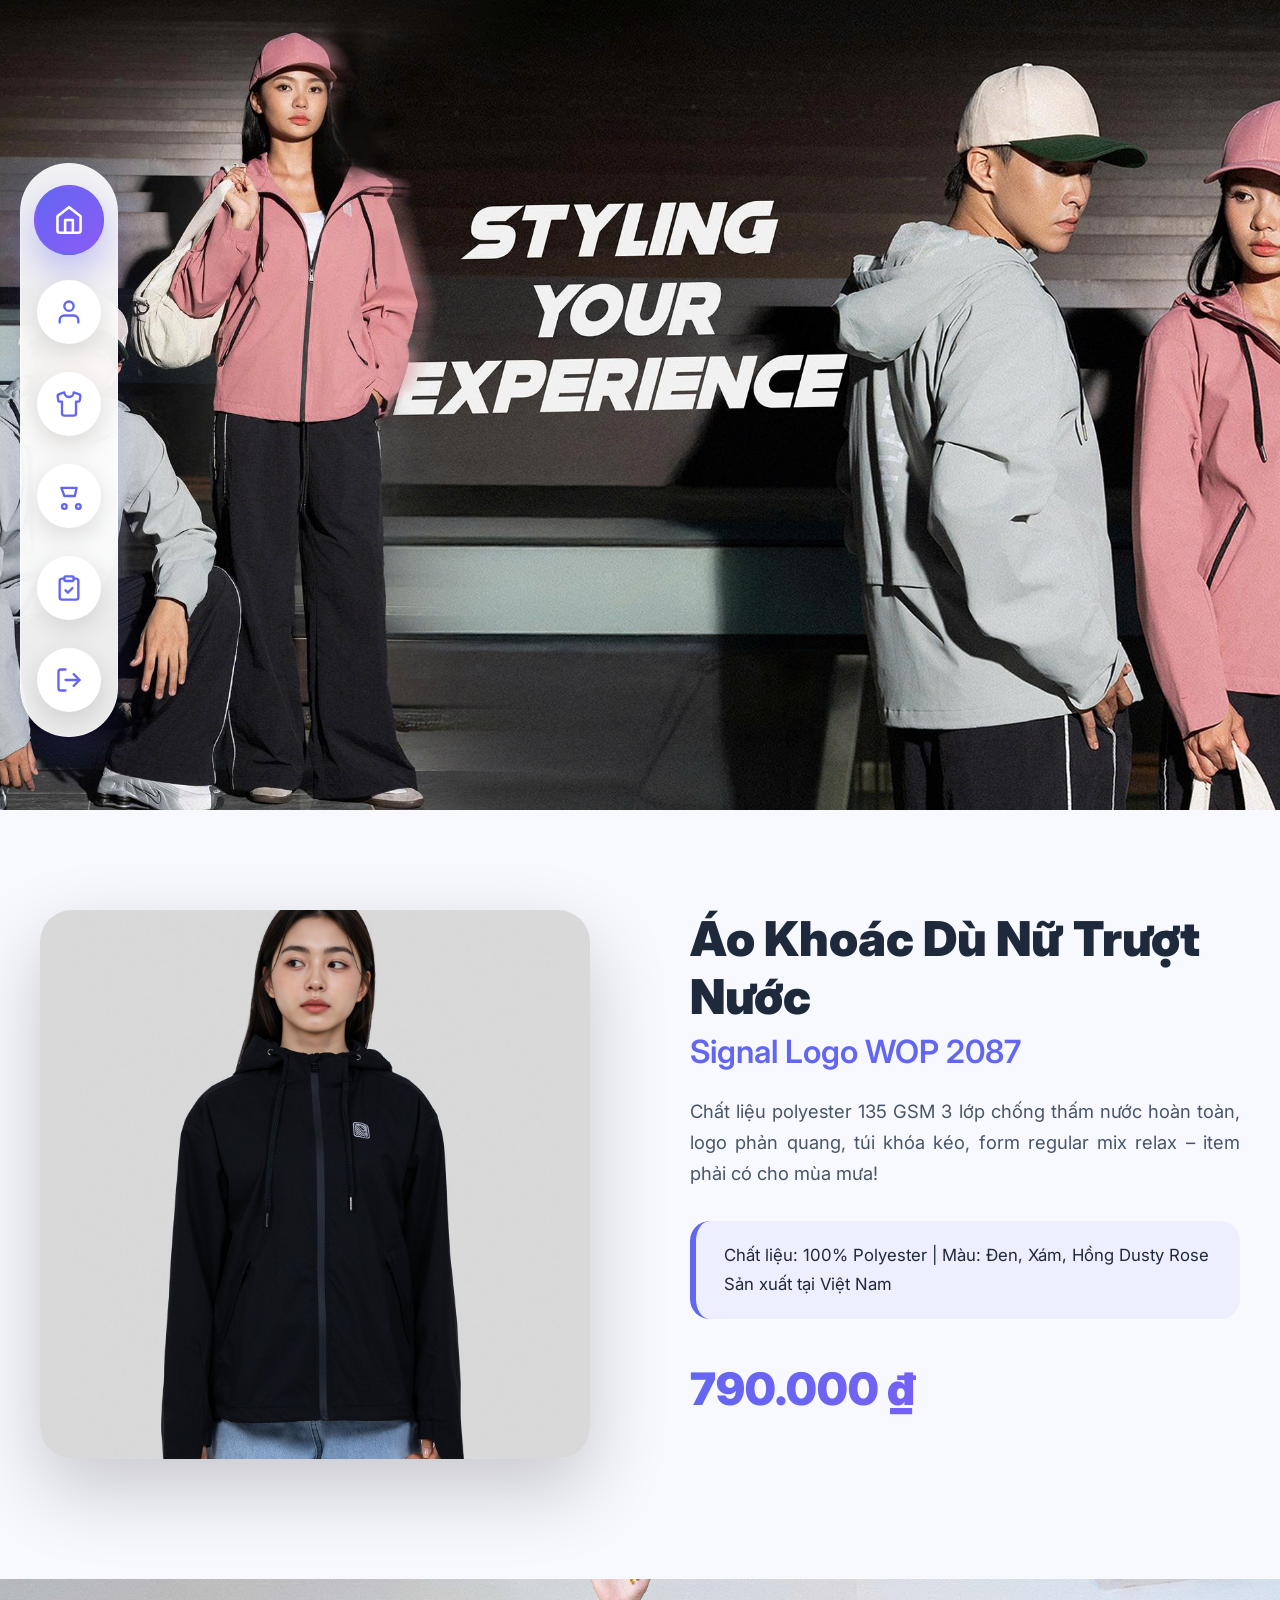
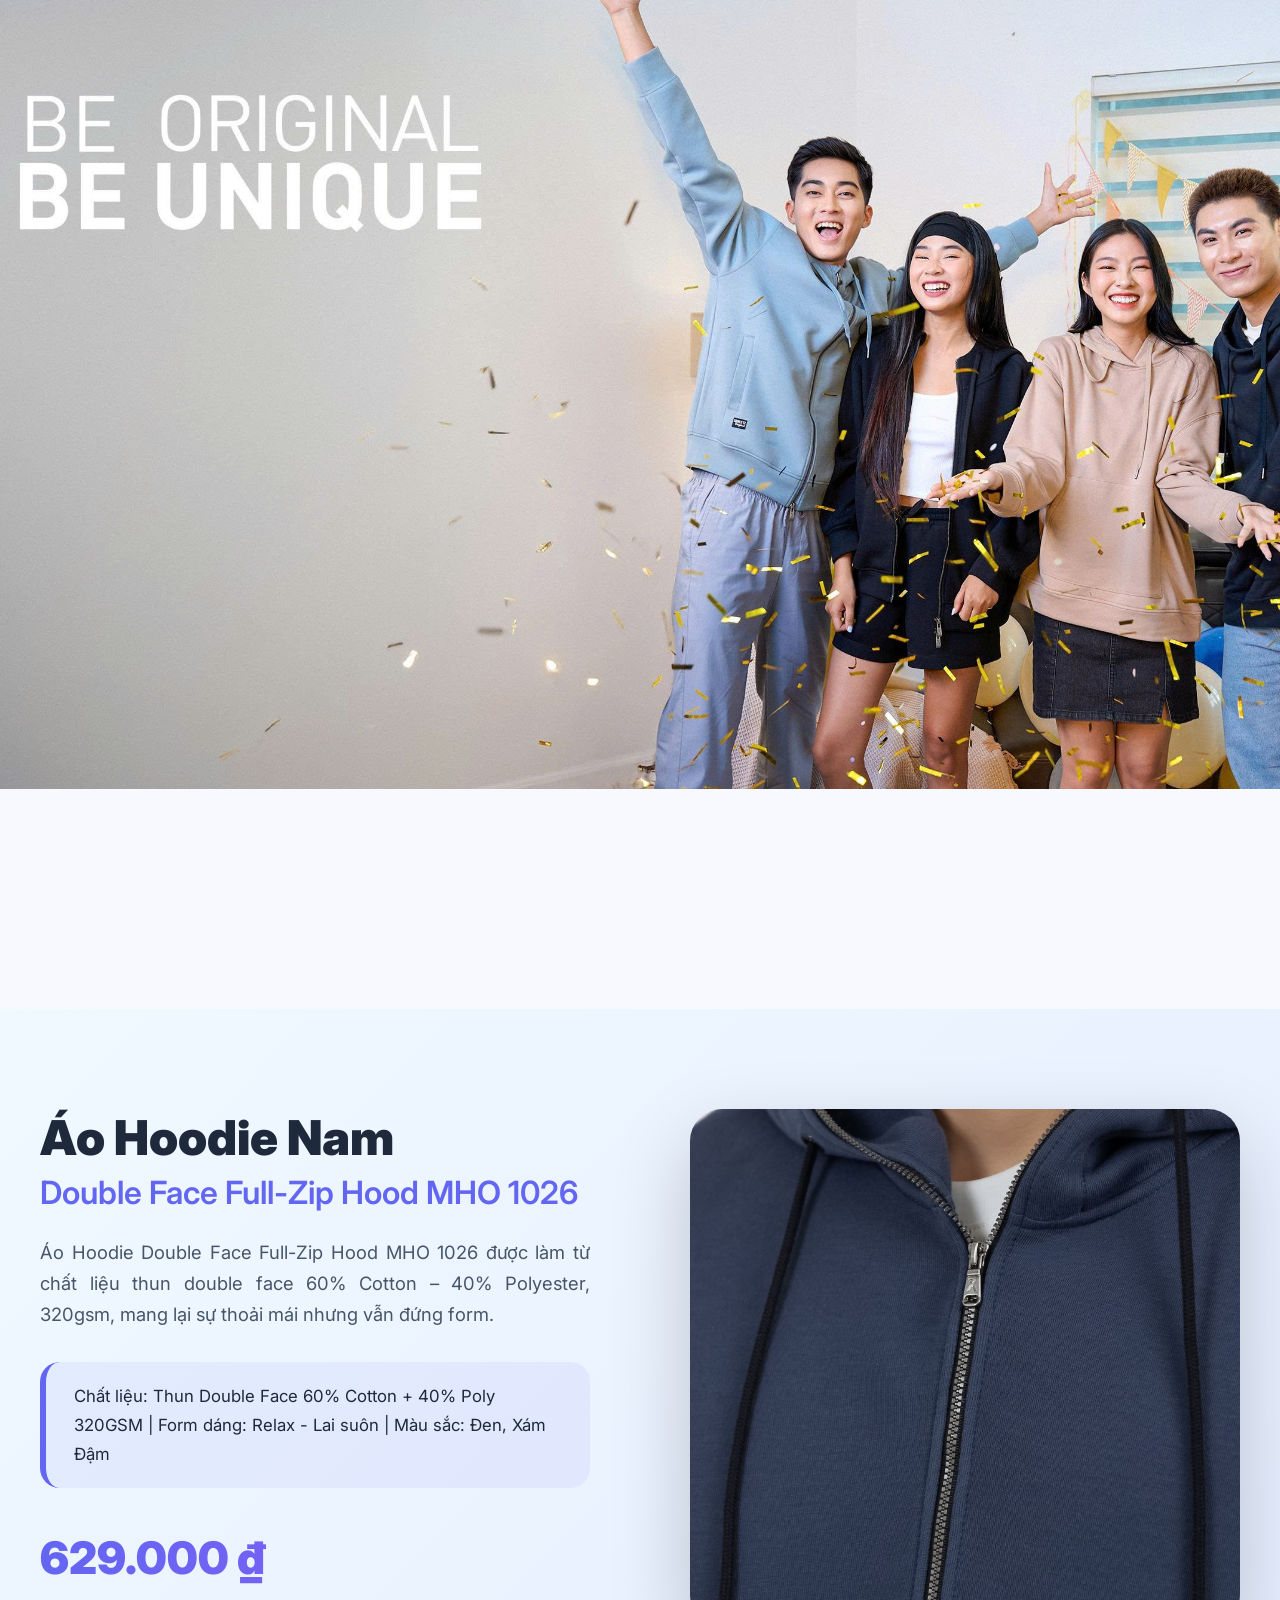
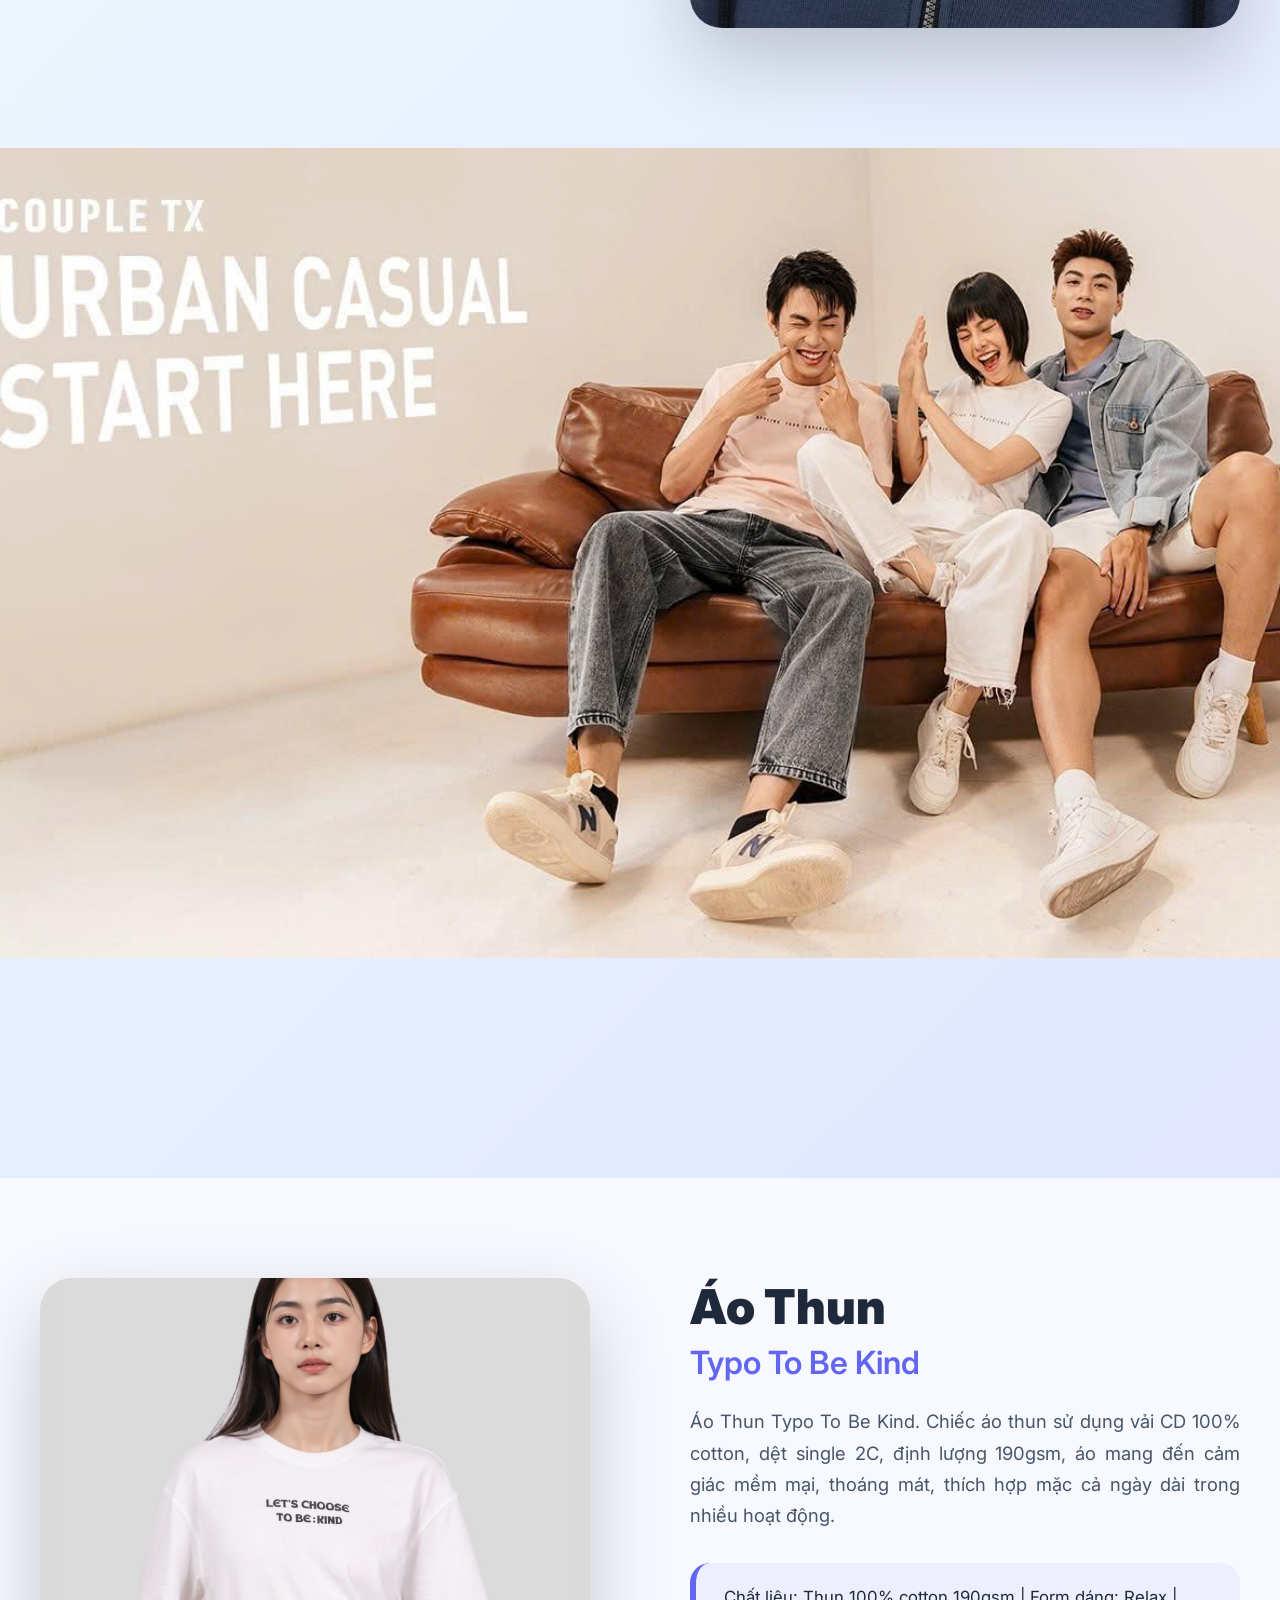
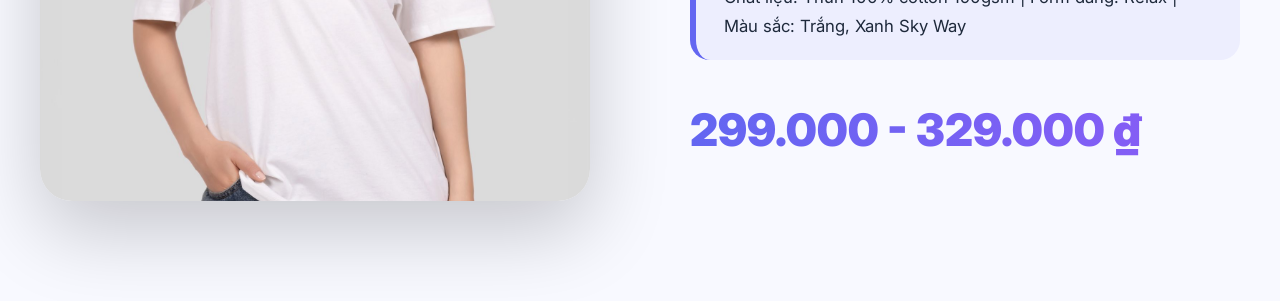
==== commit 0b20637a: "add Orders page for Customer, add feat change order's status for page OrderManager" ====
--- a/wwwroot/index.html
+++ b/wwwroot/index.html
@@ -1,12 +1,15 @@
 <!DOCTYPE html>
 <html lang="vi">
+
 <head>
   <meta charset="UTF-8" />
-  <meta name="viewport" content="width=device-width, initial-scale=1.0"/>
+  <meta name="viewport" content="width=device-width, initial-scale=1.0" />
   <title>Shop Thời Trang Cao Cấp</title>
-  <link href="https://fonts.googleapis.com/css2?family=Inter:wght@400;500;600;700;800;900&display=swap" rel="stylesheet">
+  <link href="https://fonts.googleapis.com/css2?family=Inter:wght@400;500;600;700;800;900&display=swap"
+    rel="stylesheet">
   <link rel="stylesheet" href="./css/index.css" />
 </head>
+
 <body>
 
   <!-- Banner chính đầu trang -->
@@ -24,7 +27,8 @@
       </div>
       <div class="product-info">
         <h2>Áo Khoác Dù Nữ Trượt Nước<br><span>Signal Logo WOP 2087</span></h2>
-        <p class="desc">Chất liệu polyester 135 GSM 3 lớp chống thấm nước hoàn toàn, logo phản quang, túi khóa kéo, form regular mix relax – item phải có cho mùa mưa!</p>
+        <p class="desc">Chất liệu polyester 135 GSM 3 lớp chống thấm nước hoàn toàn, logo phản quang, túi khóa kéo, form
+          regular mix relax – item phải có cho mùa mưa!</p>
         <div class="specs">
           <p>Chất liệu: 100% Polyester | Màu: Đen, Xám, Hồng Dusty Rose</p>
           <p>Sản xuất tại Việt Nam</p>
@@ -49,9 +53,11 @@
       </div>
       <div class="product-info">
         <h2>Áo Hoodie Nam<br><span>Double Face Full-Zip Hood MHO 1026</span></h2>
-        <p class="desc">Áo Hoodie Double Face Full-Zip Hood MHO 1026 được làm từ chất liệu thun double face 60% Cotton – 40% Polyester, 320gsm, mang lại sự thoải mái nhưng vẫn đứng form.</p>
+        <p class="desc">Áo Hoodie Double Face Full-Zip Hood MHO 1026 được làm từ chất liệu thun double face 60% Cotton –
+          40% Polyester, 320gsm, mang lại sự thoải mái nhưng vẫn đứng form.</p>
         <div class="specs">
-          <p>Chất liệu: Thun Double Face 60% Cotton + 40% Poly 320GSM | Form dáng: Relax - Lai suôn | Màu sắc: Đen, Xám Đậm</p>
+          <p>Chất liệu: Thun Double Face 60% Cotton + 40% Poly 320GSM | Form dáng: Relax - Lai suôn | Màu sắc: Đen, Xám
+            Đậm</p>
         </div>
         <div class="price">629.000 ₫</div>
       </div>
@@ -72,7 +78,8 @@
       </div>
       <div class="product-info">
         <h2>Áo Thun<br><span>Typo To Be Kind</span></h2>
-        <p class="desc">Áo Thun Typo To Be Kind. Chiếc áo thun sử dụng vải CD 100% cotton, dệt single 2C, định lượng 190gsm, áo mang đến cảm giác mềm mại, thoáng mát, thích hợp mặc cả ngày dài trong nhiều hoạt động.</p>
+        <p class="desc">Áo Thun Typo To Be Kind. Chiếc áo thun sử dụng vải CD 100% cotton, dệt single 2C, định lượng
+          190gsm, áo mang đến cảm giác mềm mại, thoáng mát, thích hợp mặc cả ngày dài trong nhiều hoạt động.</p>
         <div class="specs">
           <p>Chất liệu: Thun 100% cotton 190gsm | Form dáng: Relax | Màu sắc: Trắng, Xanh Sky Way</p>
         </div>
@@ -115,8 +122,8 @@
       });
     });
   </script>
-  <!-- Thanh menu dọc bên trái 5 nút -->
-<div class="floating-sidebar">
+  <!-- Thanh menu dọc bên trái - 6 nút cho Customer -->
+  <div class="floating-sidebar">
 
     <!-- 1. Trang chủ -->
     <a href="index.html" class="sidebar-btn" data-tooltip="Trang chủ">
@@ -139,8 +146,7 @@
     <!-- 3. Sản phẩm -->
     <a href="Product.html" class="sidebar-btn" data-tooltip="Sản phẩm">
       <svg xmlns="http://www.w3.org/2000/svg" width="24" height="24" viewBox="0 0 24 24" fill="none"
-        stroke="currentColor" stroke-width="2" stroke-linecap="round" stroke-linejoin="round"
-        class="lucide lucide-shirt-icon lucide-shirt">
+        stroke="currentColor" stroke-width="2" stroke-linecap="round" stroke-linejoin="round">
         <path
           d="M20.38 3.46 16 2a4 4 0 0 1-8 0L3.62 3.46a2 2 0 0 0-1.34 2.23l.58 3.47a1 1 0 0 0 .99.84H6v10c0 1.1.9 2 2 2h8a2 2 0 0 0 2-2V10h2.15a1 1 0 0 0 .99-.84l.58-3.47a2 2 0 0 0-1.34-2.23z" />
       </svg>
@@ -154,11 +160,20 @@
         <circle cx="20" cy="21" r="2" />
         <path d="M5.5 5h13l-1.5 7H8l-2.5-7z" />
       </svg>
-      <!-- Badge số lượng -->
-      <span class="cart-badge">3</span>
-    </a>
-
-    <!-- 5. Đăng xuất -->
+      <span class="cart-badge">0</span>
+    </a>
+
+    <!-- 5. Đơn hàng của tôi (MỚI) -->
+    <a href="Orders.html" class="sidebar-btn" data-tooltip="Đơn hàng">
+      <svg viewBox="0 0 24 24" fill="none" stroke="currentColor" stroke-width="2" stroke-linecap="round"
+        stroke-linejoin="round">
+        <path d="M16 4h2a2 2 0 0 1 2 2v14a2 2 0 0 1-2 2H6a2 2 0 0 1-2-2V6a2 2 0 0 1 2-2h2" />
+        <rect x="8" y="2" width="8" height="4" rx="1" ry="1" />
+        <path d="M9 14l2 2 4-4" />
+      </svg>
+    </a>
+
+    <!-- 6. Đăng xuất -->
     <a href="LogReg.html" class="sidebar-btn" data-tooltip="Đăng xuất">
       <svg viewBox="0 0 24 24" fill="none" stroke="currentColor" stroke-width="2" stroke-linecap="round"
         stroke-linejoin="round">
@@ -169,54 +184,59 @@
     </a>
   </div>
 
-<!-- JS cho menu bên trái -->
-<script>
-// ==================== CHỨC NĂNG ĐĂNG XUẤT ====================
-document.addEventListener("DOMContentLoaded", function () {
-  const logoutBtn = document.querySelector('.floating-sidebar a[href="LogReg.html"]');
-  
-  if (logoutBtn) {
-    logoutBtn.addEventListener("click", function (e) {
-      e.preventDefault();
-
-      if (confirm("Bạn có chắc muốn đăng xuất không?")) {
-        // === LẤY USER TRƯỚC KHI XÓA ===
+  <!-- JS cho sidebar (cập nhật active + badge + logout) -->
+  <script>
+    document.addEventListener("DOMContentLoaded", function () {
+      // === ACTIVE TRANG HIỆN TẠI ===
+      const currentPage = window.location.pathname.split("/").pop() || "index.html";
+      document.querySelectorAll('.floating-sidebar a').forEach(link => {
+        const href = link.getAttribute("href");
+        if (href === currentPage || (currentPage === "" && href === "index.html")) {
+          link.classList.add("active");
+        }
+      });
+
+      // === CẬP NHẬT BADGE GIỎ HÀNG ===
+      const badge = document.querySelector('.cart-badge');
+      if (badge) {
         const userData = localStorage.getItem('currentUser');
-        const user = userData ? JSON.parse(userData) : {};
-
-        //XÓA TOKEN + USER
-        localStorage.removeItem('token');
-        localStorage.removeItem('currentUser');
-        localStorage.removeItem('cart'); // giỏ tạm
-
-        alert("Đăng xuất thành công! Hẹn gặp lại bạn!");
-        window.location.href = "LogReg.html";
+        if (userData) {
+          const user = JSON.parse(userData);
+          if (user.userID) {
+            const cartKey = `cart_${user.userID}`;
+            const cart = JSON.parse(localStorage.getItem(cartKey) || '[]');
+            const totalQty = cart.reduce((sum, item) => sum + item.quantity, 0);
+            badge.textContent = totalQty;
+            badge.style.display = totalQty > 0 ? 'flex' : 'none';
+          } else {
+            badge.style.display = 'none';
+          }
+        } else {
+          badge.style.display = 'none';
+        }
+      }
+
+      // === ĐĂNG XUẤT ===
+      const logoutBtn = document.querySelector('.floating-sidebar a[href="LogReg.html"]');
+      if (logoutBtn) {
+        logoutBtn.addEventListener("click", function (e) {
+          e.preventDefault();
+          if (confirm("Bạn có chắc muốn đăng xuất không?")) {
+            localStorage.removeItem('token');
+            localStorage.removeItem('currentUser');
+            localStorage.removeItem('cart');
+            // Xóa giỏ hàng theo userID (nếu có)
+            const user = JSON.parse(localStorage.getItem('currentUser') || '{}');
+            if (user.userID) {
+              localStorage.removeItem(`cart_${user.userID}`);
+            }
+            alert("Đăng xuất thành công! Hẹn gặp lại bạn!");
+            window.location.href = "LogReg.html";
+          }
+        });
       }
     });
-  }
-
-  // === ACTIVE NÚT HIỆN TẠI + BADGE ===
-  const currentPage = window.location.pathname.split("/").pop() || "index.html";
-  document.querySelectorAll('.floating-sidebar a').forEach(link => {
-    if (link.getAttribute("href") === currentPage || (currentPage === "" && link.getAttribute("href") === "index.html")) {
-      link.classList.add("active");
-    }
-  });
-
-  // Cập nhật badge giỏ hàng
-  const badge = document.querySelector('.cart-badge');
-  if (badge) {
-    const user = JSON.parse(localStorage.getItem('currentUser') || '{}');
-    if (user.userID) {
-      const userCart = JSON.parse(localStorage.getItem(`cart_${user.userID}`) || '[]');
-      const totalQty = userCart.reduce((sum, item) => sum + item.quantity, 0);
-      badge.textContent = totalQty;
-      badge.style.display = totalQty > 0 ? 'flex' : 'none';
-    } else {
-      badge.style.display = 'none';
-    }
-  }
-});
-</script>
+  </script>
 </body>
+
 </html>
